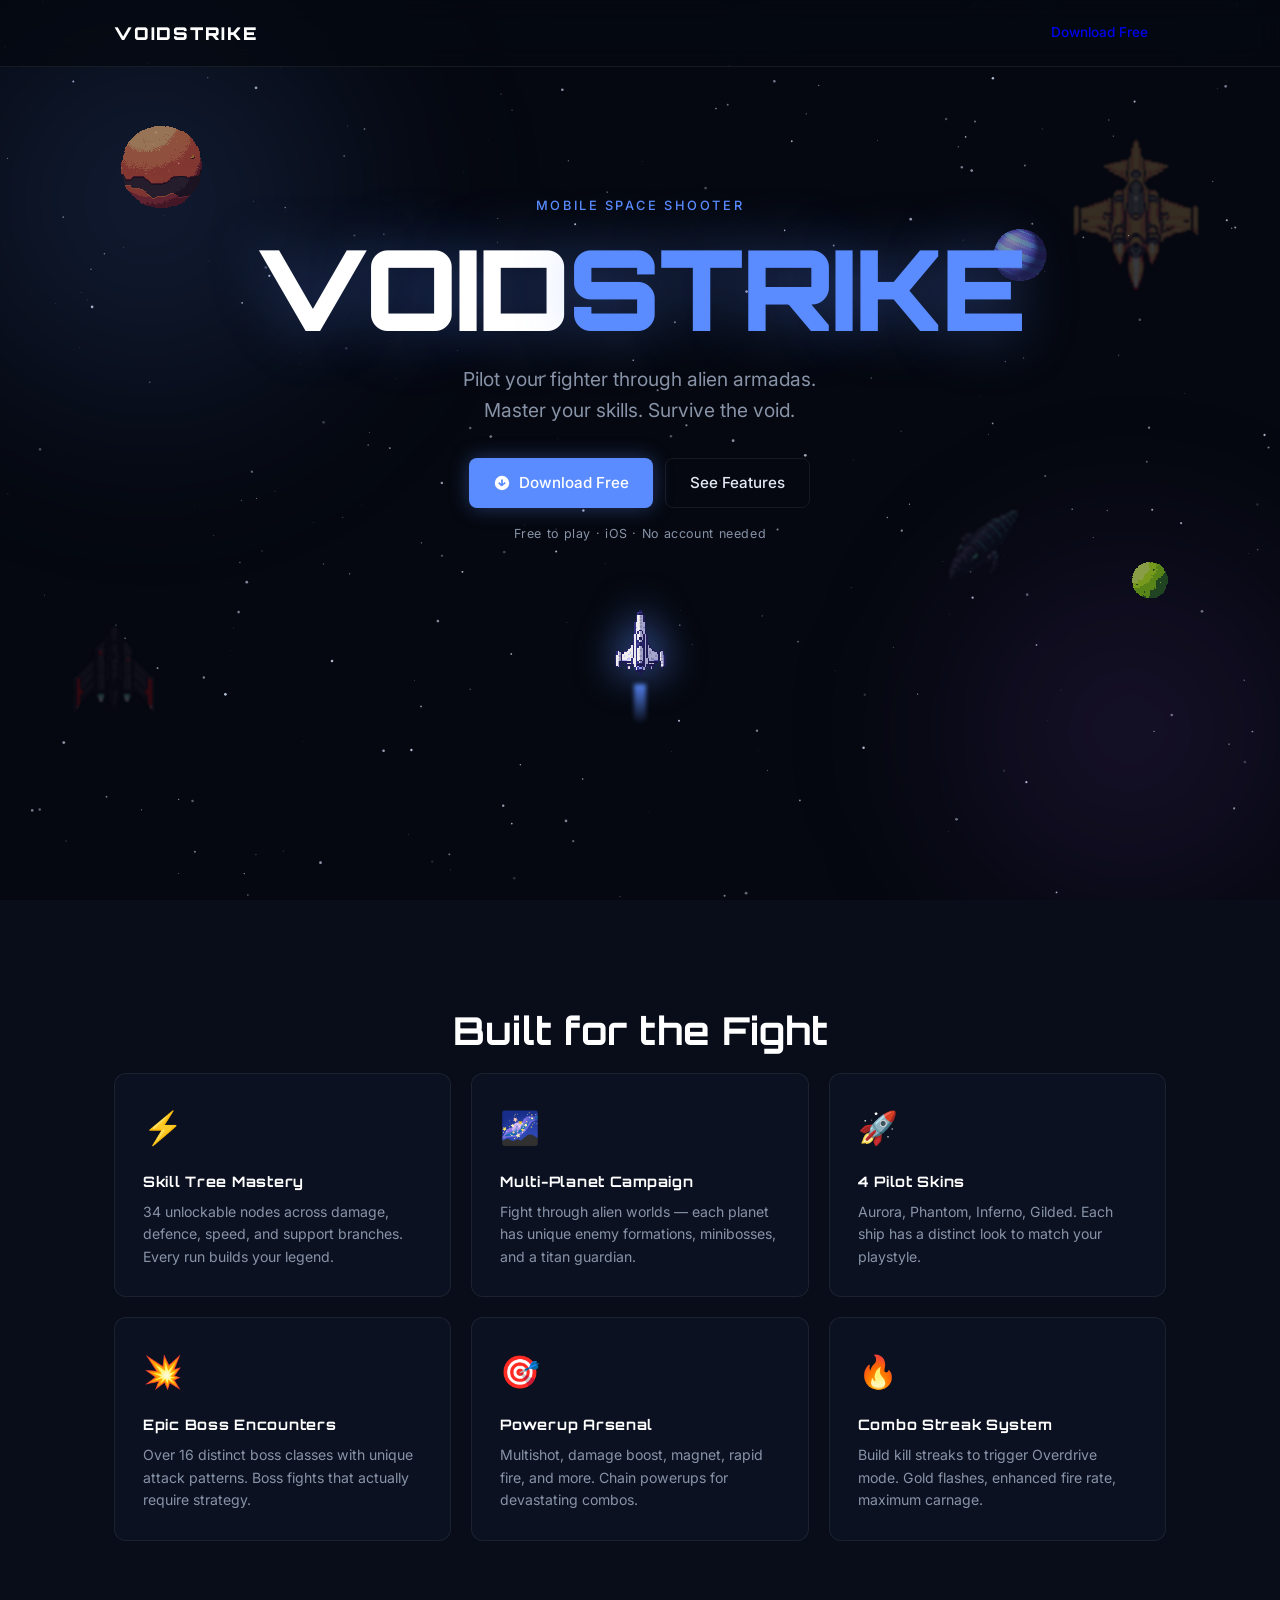
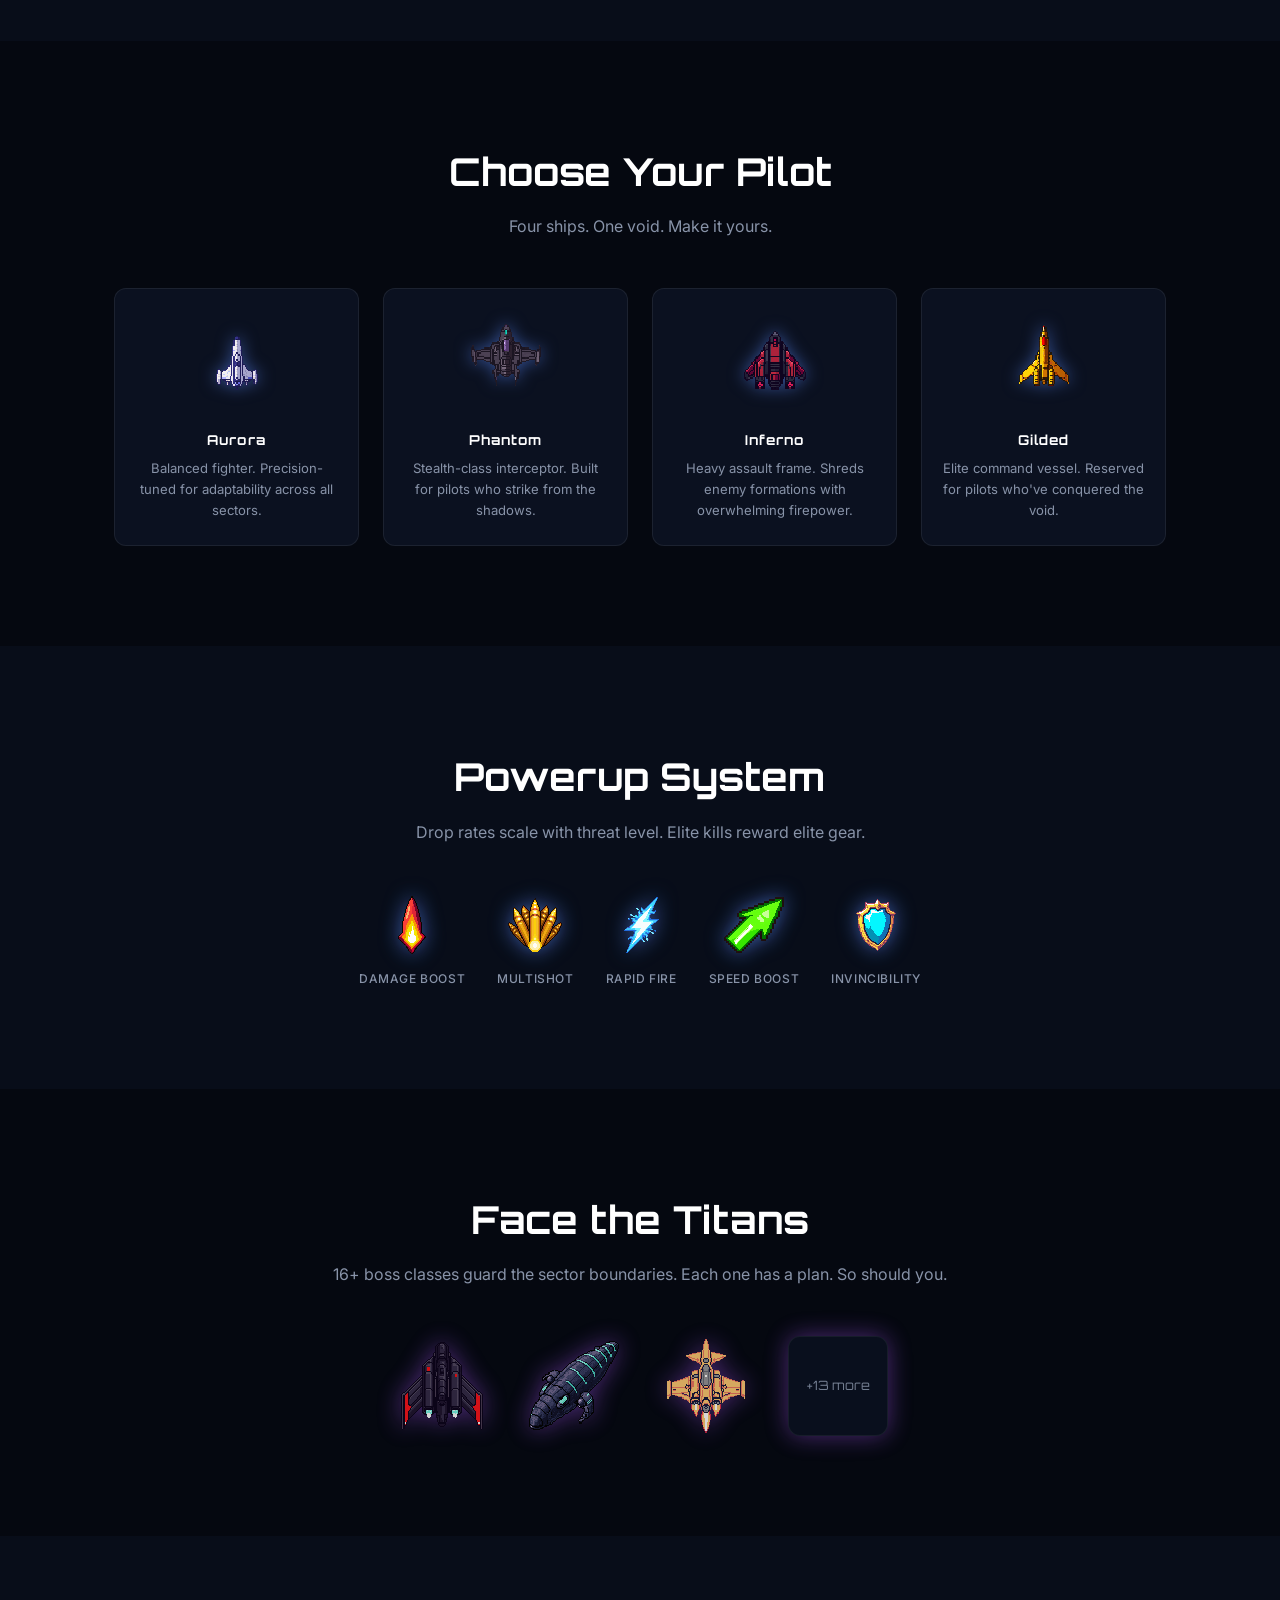
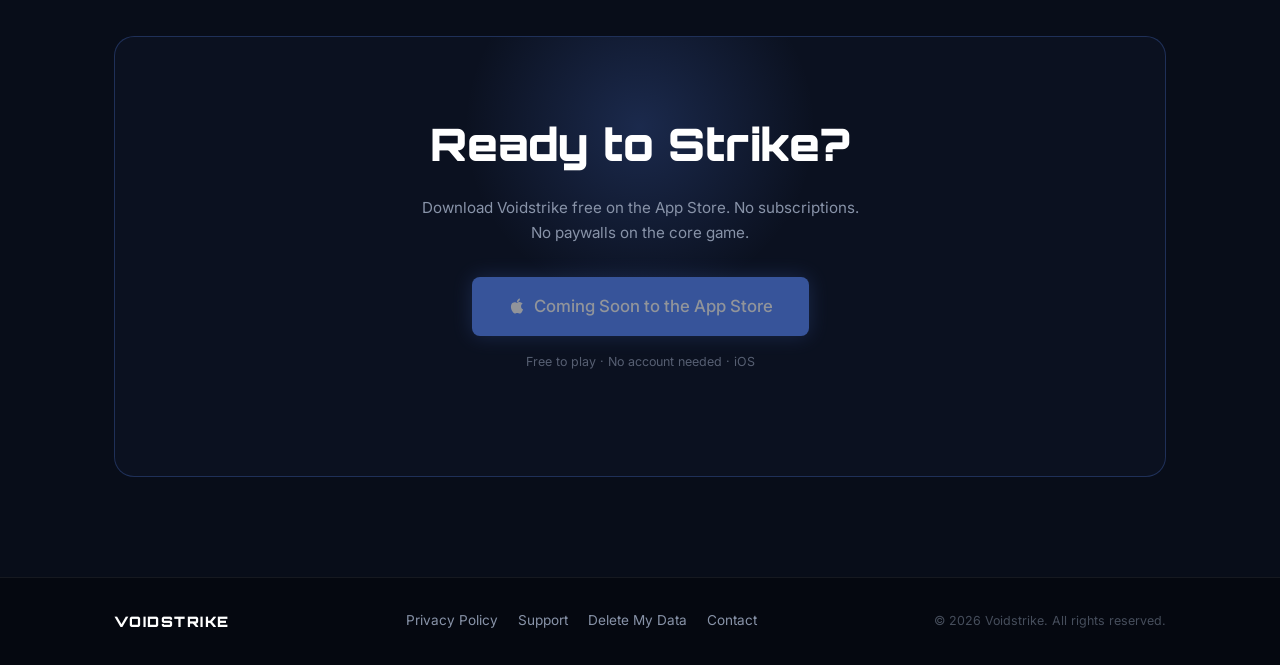
==== index.html @ ed62842e "feat: initial Voidstrike landing page" ====
<!DOCTYPE html>
<html lang="en">
<head>
  <meta charset="UTF-8" />
  <meta name="viewport" content="width=device-width, initial-scale=1.0" />
  <title>Voidstrike — Survive the Void</title>
  <meta name="description" content="Voidstrike is a fast-paced sci-fi space shooter for mobile. Pilot your ship through alien fleets, unlock powerful skills, and face titanic bosses across the galaxy." />
  <meta property="og:title" content="Voidstrike — Survive the Void" />
  <meta property="og:description" content="Fast-paced mobile space shooter. Pilot, level up, conquer." />
  <meta property="og:type" content="website" />
  <meta property="og:image" content="assets/og_image.png" />
  <meta property="og:image:width" content="1200" />
  <meta property="og:image:height" content="630" />
  <link rel="icon" type="image/png" href="assets/favicon.png" />
  <link rel="canonical" href="https://chefnicofrei-eng.github.io/voidstrike-landing/" />
  <link rel="preconnect" href="https://fonts.googleapis.com" />
  <link href="https://fonts.googleapis.com/css2?family=Orbitron:wght@400;700;900&family=Inter:wght@300;400;500&display=swap" rel="stylesheet" />
  <link rel="stylesheet" href="style.css" />
</head>
<body>

  <!-- Stars canvas background -->
  <canvas id="stars"></canvas>

  <!-- NAV -->
  <nav class="nav">
    <div class="nav-inner">
      <span class="nav-logo">VOIDSTRIKE</span>
      <a href="#download" class="btn btn-sm">Download Free</a>
    </div>
  </nav>

  <!-- HERO -->
  <section class="hero">
    <div class="hero-bg-orb orb-1"></div>
    <div class="hero-bg-orb orb-2"></div>

    <div class="hero-planets">
      <img src="assets/planet_01.png" class="planet p1" alt="" />
      <img src="assets/planet_02.png" class="planet p2" alt="" />
      <img src="assets/planet_03.png" class="planet p3" alt="" />
    </div>

    <div class="hero-bosses">
      <img src="assets/boss_03_f0.png" class="boss b1" alt="" />
      <img src="assets/boss_01_f0.png" class="boss b2" alt="" />
      <img src="assets/boss_02_f0.png" class="boss b3" alt="" />
    </div>

    <div class="hero-content">
      <p class="hero-eyebrow">Mobile Space Shooter</p>
      <h1 class="hero-title">VOID<span class="accent">STRIKE</span></h1>
      <p class="hero-subtitle">Pilot your fighter through alien armadas.<br/>Master your skills. Survive the void.</p>
      <div class="hero-actions">
        <a href="#download" class="btn btn-primary">
          <svg viewBox="0 0 20 20" fill="currentColor"><path d="M10 2a8 8 0 100 16A8 8 0 0010 2zm-1 11.586L5.707 10.29l1.414-1.414L9 10.757V6h2v4.757l1.879-1.879 1.414 1.414L10 13.586z"/></svg>
          Download Free
        </a>
        <a href="#features" class="btn btn-ghost">See Features</a>
      </div>
      <p class="hero-note">Free to play · iOS · No account needed</p>
    </div>

    <div class="hero-ship-wrap">
      <img src="assets/ship_skin_aurora.png" class="hero-ship" alt="Voidstrike player ship" />
      <div class="hero-exhaust"></div>
    </div>
  </section>

  <!-- FEATURES -->
  <section class="section features" id="features">
    <div class="container">
      <h2 class="section-title">Built for the Fight</h2>
      <div class="features-grid">
        <div class="feature-card">
          <div class="feature-icon">⚡</div>
          <h3>Skill Tree Mastery</h3>
          <p>34 unlockable nodes across damage, defence, speed, and support branches. Every run builds your legend.</p>
        </div>
        <div class="feature-card">
          <div class="feature-icon">🌌</div>
          <h3>Multi-Planet Campaign</h3>
          <p>Fight through alien worlds — each planet has unique enemy formations, minibosses, and a titan guardian.</p>
        </div>
        <div class="feature-card">
          <div class="feature-icon">🚀</div>
          <h3>4 Pilot Skins</h3>
          <p>Aurora, Phantom, Inferno, Gilded. Each ship has a distinct look to match your playstyle.</p>
        </div>
        <div class="feature-card">
          <div class="feature-icon">💥</div>
          <h3>Epic Boss Encounters</h3>
          <p>Over 16 distinct boss classes with unique attack patterns. Boss fights that actually require strategy.</p>
        </div>
        <div class="feature-card">
          <div class="feature-icon">🎯</div>
          <h3>Powerup Arsenal</h3>
          <p>Multishot, damage boost, magnet, rapid fire, and more. Chain powerups for devastating combos.</p>
        </div>
        <div class="feature-card">
          <div class="feature-icon">🔥</div>
          <h3>Combo Streak System</h3>
          <p>Build kill streaks to trigger Overdrive mode. Gold flashes, enhanced fire rate, maximum carnage.</p>
        </div>
      </div>
    </div>
  </section>

  <!-- SHIPS -->
  <section class="section ships" id="ships">
    <div class="container">
      <h2 class="section-title">Choose Your Pilot</h2>
      <p class="section-sub">Four ships. One void. Make it yours.</p>
      <div class="ships-grid">
        <div class="ship-card">
          <img src="assets/ship_skin_aurora.png" alt="Aurora" class="ship-sprite" />
          <h4>Aurora</h4>
          <p>Balanced fighter. Precision-tuned for adaptability across all sectors.</p>
        </div>
        <div class="ship-card">
          <img src="assets/ship_skin_phantom.png" alt="Phantom" class="ship-sprite" />
          <h4>Phantom</h4>
          <p>Stealth-class interceptor. Built for pilots who strike from the shadows.</p>
        </div>
        <div class="ship-card">
          <img src="assets/ship_skin_inferno.png" alt="Inferno" class="ship-sprite" />
          <h4>Inferno</h4>
          <p>Heavy assault frame. Shreds enemy formations with overwhelming firepower.</p>
        </div>
        <div class="ship-card">
          <img src="assets/ship_skin_gilded.png" alt="Gilded" class="ship-sprite" />
          <h4>Gilded</h4>
          <p>Elite command vessel. Reserved for pilots who've conquered the void.</p>
        </div>
      </div>
    </div>
  </section>

  <!-- POWERUPS -->
  <section class="section powerups" id="powerups">
    <div class="container">
      <h2 class="section-title">Powerup System</h2>
      <p class="section-sub">Drop rates scale with threat level. Elite kills reward elite gear.</p>
      <div class="powerups-row">
        <div class="powerup-item">
          <img src="assets/icon_damage_boost.png" alt="Damage Boost" />
          <span>Damage Boost</span>
        </div>
        <div class="powerup-item">
          <img src="assets/icon_multishot.png" alt="Multishot" />
          <span>Multishot</span>
        </div>
        <div class="powerup-item">
          <img src="assets/icon_rapid_fire.png" alt="Rapid Fire" />
          <span>Rapid Fire</span>
        </div>
        <div class="powerup-item">
          <img src="assets/icon_speed_boost.png" alt="Speed Boost" />
          <span>Speed Boost</span>
        </div>
        <div class="powerup-item">
          <img src="assets/icon_invincibility.png" alt="Invincibility" />
          <span>Invincibility</span>
        </div>
      </div>
    </div>
  </section>

  <!-- BOSSES TEASER -->
  <section class="section bosses-section">
    <div class="container">
      <h2 class="section-title">Face the Titans</h2>
      <p class="section-sub">16+ boss classes guard the sector boundaries. Each one has a plan. So should you.</p>
      <div class="bosses-row">
        <img src="assets/boss_01_f0.png" alt="Boss 01" class="boss-preview" />
        <img src="assets/boss_02_f0.png" alt="Boss 02" class="boss-preview" />
        <img src="assets/boss_03_f0.png" alt="Boss 03" class="boss-preview" />
        <div class="boss-preview boss-more">+13 more</div>
      </div>
    </div>
  </section>

  <!-- DOWNLOAD CTA -->
  <section class="section cta-section" id="download">
    <div class="container">
      <div class="cta-box">
        <div class="cta-glow"></div>
        <h2>Ready to Strike?</h2>
        <p>Download Voidstrike free on the App Store. No subscriptions. No paywalls on the core game.</p>
        <span class="btn btn-primary btn-large btn-disabled" aria-disabled="true">
          <svg viewBox="0 0 24 24" fill="currentColor" width="20" height="20"><path d="M18.71 19.5c-.83 1.24-1.71 2.45-3.05 2.47-1.34.03-1.77-.79-3.29-.79-1.53 0-2 .77-3.27.82-1.31.05-2.3-1.32-3.14-2.53C4.25 17 2.94 12.45 4.7 9.39c.87-1.52 2.43-2.48 4.12-2.51 1.28-.02 2.5.87 3.29.87.78 0 2.26-1.07 3.8-.91.65.03 2.47.26 3.64 1.98-.09.06-2.17 1.28-2.15 3.81.03 3.02 2.65 4.03 2.68 4.04-.03.07-.42 1.44-1.38 2.83M13 3.5c.73-.83 1.94-1.46 2.94-1.5.13 1.17-.34 2.35-1.04 3.19-.69.85-1.83 1.51-2.95 1.42-.15-1.15.41-2.35 1.05-3.11z"/></svg>
          Coming Soon to the App Store
        </span>
        <p class="cta-note">Free to play · No account needed · iOS</p>
      </div>
    </div>
  </section>

  <!-- FOOTER -->
  <footer class="footer">
    <div class="container">
      <div class="footer-inner">
        <span class="nav-logo footer-logo">VOIDSTRIKE</span>
        <nav class="footer-links">
          <a href="privacy.html">Privacy Policy</a>
          <a href="support.html">Support</a>
          <a href="mailto:nico.frei@etik.com?subject=Data%20Deletion%20Request">Delete My Data</a>
          <a href="mailto:nico.frei@etik.com">Contact</a>
        </nav>
        <p class="footer-copy">&copy; 2026 Voidstrike. All rights reserved.</p>
      </div>
    </div>
  </footer>

  <script src="stars.js"></script>
</body>
</html>
---- style.css ----
/* ─── Reset & Base ─────────────────────────────── */
*, *::before, *::after { box-sizing: border-box; margin: 0; padding: 0; }

:root {
  --bg:        #050810;
  --surface:   #0b1120;
  --border:    rgba(255,255,255,0.07);
  --accent:    #5b8cff;
  --accent2:   #a855f7;
  --glow:      rgba(91,140,255,0.35);
  --text:      #e2e8f4;
  --muted:     #8893a8;
  --white:     #ffffff;
  --radius:    12px;
  --max-w:     1100px;
}

html { scroll-behavior: smooth; }

body {
  font-family: 'Inter', sans-serif;
  background: var(--bg);
  color: var(--text);
  overflow-x: hidden;
  line-height: 1.6;
}

canvas#stars {
  position: fixed;
  inset: 0;
  z-index: 0;
  pointer-events: none;
}

.container {
  max-width: var(--max-w);
  margin: 0 auto;
  padding: 0 24px;
  position: relative;
  z-index: 1;
}

/* ─── Typography ─────────────────────────────── */
.section-title {
  font-family: 'Orbitron', sans-serif;
  font-size: clamp(1.6rem, 4vw, 2.4rem);
  font-weight: 700;
  text-align: center;
  color: var(--white);
  margin-bottom: 12px;
}

.section-sub {
  text-align: center;
  color: var(--muted);
  font-size: 1rem;
  margin-bottom: 48px;
}

.accent { color: var(--accent); }

/* ─── Buttons ─────────────────────────────── */
.btn {
  display: inline-flex;
  align-items: center;
  gap: 8px;
  padding: 12px 24px;
  border-radius: 8px;
  font-weight: 500;
  text-decoration: none;
  transition: all 0.2s ease;
  cursor: pointer;
  border: none;
  font-size: 0.95rem;
  white-space: nowrap;
}

.btn svg { width: 18px; height: 18px; flex-shrink: 0; }

.btn-sm { padding: 8px 18px; font-size: 0.85rem; }

.btn-primary {
  background: var(--accent);
  color: var(--white);
  box-shadow: 0 0 20px var(--glow);
}
.btn-primary:hover {
  background: #7aa3ff;
  box-shadow: 0 0 30px var(--glow);
  transform: translateY(-1px);
}

.btn-ghost {
  background: transparent;
  color: var(--text);
  border: 1px solid var(--border);
}
.btn-ghost:hover {
  border-color: var(--accent);
  color: var(--accent);
}

.btn-large { padding: 16px 36px; font-size: 1.05rem; }

.btn-disabled {
  opacity: 0.55;
  cursor: not-allowed;
  pointer-events: none;
}

/* ─── Nav ─────────────────────────────── */
.nav {
  position: fixed;
  top: 0;
  left: 0;
  right: 0;
  z-index: 100;
  backdrop-filter: blur(12px);
  background: rgba(5, 8, 16, 0.75);
  border-bottom: 1px solid var(--border);
}

.nav-inner {
  max-width: var(--max-w);
  margin: 0 auto;
  padding: 14px 24px;
  display: flex;
  align-items: center;
  justify-content: space-between;
}

.nav-logo {
  font-family: 'Orbitron', sans-serif;
  font-weight: 900;
  font-size: 1.1rem;
  color: var(--white);
  letter-spacing: 0.1em;
}

/* ─── Hero ─────────────────────────────── */
.hero {
  position: relative;
  min-height: 100vh;
  display: flex;
  flex-direction: column;
  align-items: center;
  justify-content: center;
  text-align: center;
  padding: 100px 24px 80px;
  overflow: hidden;
}

.hero-bg-orb {
  position: absolute;
  border-radius: 50%;
  filter: blur(80px);
  pointer-events: none;
  z-index: 0;
}
.orb-1 {
  width: 600px;
  height: 600px;
  background: radial-gradient(circle, rgba(91,140,255,0.18) 0%, transparent 70%);
  top: -100px;
  left: -150px;
}
.orb-2 {
  width: 500px;
  height: 500px;
  background: radial-gradient(circle, rgba(168,85,247,0.15) 0%, transparent 70%);
  bottom: -80px;
  right: -100px;
}

.hero-planets {
  position: absolute;
  inset: 0;
  z-index: 0;
  pointer-events: none;
}

.planet {
  position: absolute;
  image-rendering: pixelated;
  opacity: 0.6;
  filter: blur(0.5px);
}
.p1 { width: 120px; top: 12%; left: 8%;  animation: float 8s ease-in-out infinite; }
.p2 { width: 80px;  top: 60%; right: 7%; animation: float 11s ease-in-out infinite 2s; }
.p3 { width: 60px;  top: 25%; right: 18%; animation: float 9s ease-in-out infinite 1s; }

.hero-bosses {
  position: absolute;
  inset: 0;
  z-index: 0;
  pointer-events: none;
}

.boss {
  position: absolute;
  image-rendering: pixelated;
  opacity: 0.2;
  filter: blur(1px);
}
.b1 { width: 160px; top: 15%; right: 5%;  animation: float 14s ease-in-out infinite 0.5s; }
.b2 { width: 100px; bottom: 20%; left: 5%; animation: float 12s ease-in-out infinite 3s; }
.b3 { width: 80px;  bottom: 35%; right: 20%; animation: float 10s ease-in-out infinite 1.5s; }

.hero-content {
  position: relative;
  z-index: 2;
}

.hero-eyebrow {
  font-size: 0.8rem;
  font-weight: 500;
  letter-spacing: 0.2em;
  text-transform: uppercase;
  color: var(--accent);
  margin-bottom: 16px;
}

.hero-title {
  font-family: 'Orbitron', sans-serif;
  font-size: clamp(3rem, 10vw, 7rem);
  font-weight: 900;
  line-height: 1;
  color: var(--white);
  text-shadow: 0 0 60px rgba(91,140,255,0.4);
  margin-bottom: 20px;
  letter-spacing: -0.02em;
}

.hero-subtitle {
  font-size: clamp(1rem, 2.5vw, 1.2rem);
  color: var(--muted);
  max-width: 480px;
  margin: 0 auto 32px;
}

.hero-actions {
  display: flex;
  gap: 12px;
  justify-content: center;
  flex-wrap: wrap;
  margin-bottom: 16px;
}

.hero-note {
  font-size: 0.78rem;
  color: var(--muted);
  letter-spacing: 0.05em;
}

.hero-ship-wrap {
  position: relative;
  z-index: 2;
  margin-top: 48px;
  display: flex;
  flex-direction: column;
  align-items: center;
}

.hero-ship {
  image-rendering: pixelated;
  width: 96px;
  height: auto;
  filter: drop-shadow(0 0 20px rgba(91,140,255,0.8));
  animation: ship-hover 3s ease-in-out infinite;
}

.hero-exhaust {
  width: 12px;
  height: 40px;
  background: linear-gradient(to bottom, rgba(91,140,255,0.9), transparent);
  border-radius: 0 0 6px 6px;
  animation: exhaust 0.15s linear infinite;
  filter: blur(2px);
  margin-top: -4px;
}

/* ─── Sections ─────────────────────────────── */
.section {
  position: relative;
  z-index: 1;
  padding: 100px 0;
}

.section:nth-child(even) {
  background: rgba(11, 17, 32, 0.6);
}

/* ─── Features Grid ─────────────────────────────── */
.features-grid {
  display: grid;
  grid-template-columns: repeat(auto-fit, minmax(280px, 1fr));
  gap: 20px;
}

.feature-card {
  background: var(--surface);
  border: 1px solid var(--border);
  border-radius: var(--radius);
  padding: 28px;
  transition: border-color 0.2s, transform 0.2s;
}
.feature-card:hover {
  border-color: rgba(91,140,255,0.4);
  transform: translateY(-2px);
}

.feature-icon {
  font-size: 2rem;
  margin-bottom: 16px;
}

.feature-card h3 {
  font-family: 'Orbitron', sans-serif;
  font-size: 0.9rem;
  font-weight: 700;
  color: var(--white);
  margin-bottom: 8px;
  letter-spacing: 0.05em;
}

.feature-card p {
  font-size: 0.88rem;
  color: var(--muted);
  line-height: 1.6;
}

/* ─── Ships ─────────────────────────────── */
.ships-grid {
  display: grid;
  grid-template-columns: repeat(auto-fit, minmax(200px, 1fr));
  gap: 24px;
}

.ship-card {
  background: var(--surface);
  border: 1px solid var(--border);
  border-radius: var(--radius);
  padding: 32px 20px 24px;
  text-align: center;
  transition: border-color 0.2s, transform 0.2s;
}
.ship-card:hover {
  border-color: rgba(91,140,255,0.5);
  transform: translateY(-3px);
}
.ship-card:hover .ship-sprite {
  filter: drop-shadow(0 0 16px rgba(91,140,255,0.9));
}

.ship-sprite {
  image-rendering: pixelated;
  width: 80px;
  height: auto;
  margin-bottom: 20px;
  filter: drop-shadow(0 0 8px rgba(91,140,255,0.5));
  transition: filter 0.2s;
}

.ship-card h4 {
  font-family: 'Orbitron', sans-serif;
  font-size: 0.85rem;
  font-weight: 700;
  color: var(--white);
  margin-bottom: 8px;
  letter-spacing: 0.08em;
}

.ship-card p {
  font-size: 0.82rem;
  color: var(--muted);
}

/* ─── Powerups ─────────────────────────────── */
.powerups-row {
  display: flex;
  gap: 32px;
  justify-content: center;
  flex-wrap: wrap;
}

.powerup-item {
  display: flex;
  flex-direction: column;
  align-items: center;
  gap: 12px;
}

.powerup-item img {
  image-rendering: pixelated;
  width: 64px;
  height: 64px;
  filter: drop-shadow(0 0 10px rgba(91,140,255,0.6));
  transition: transform 0.2s, filter 0.2s;
}
.powerup-item img:hover {
  transform: scale(1.15);
  filter: drop-shadow(0 0 18px rgba(91,140,255,0.9));
}

.powerup-item span {
  font-size: 0.75rem;
  color: var(--muted);
  letter-spacing: 0.05em;
  text-transform: uppercase;
  font-weight: 500;
}

/* ─── Bosses ─────────────────────────────── */
.bosses-row {
  display: flex;
  gap: 32px;
  justify-content: center;
  align-items: center;
  flex-wrap: wrap;
}

.boss-preview {
  image-rendering: pixelated;
  width: 100px;
  height: auto;
  opacity: 0.85;
  filter: drop-shadow(0 0 12px rgba(168,85,247,0.5));
  transition: opacity 0.2s, filter 0.2s;
}
.boss-preview:hover {
  opacity: 1;
  filter: drop-shadow(0 0 20px rgba(168,85,247,0.9));
}

.boss-more {
  width: 100px;
  height: 100px;
  background: var(--surface);
  border: 1px solid var(--border);
  border-radius: var(--radius);
  display: flex;
  align-items: center;
  justify-content: center;
  font-family: 'Orbitron', sans-serif;
  font-size: 0.8rem;
  color: var(--muted);
}

/* ─── CTA ─────────────────────────────── */
.cta-section { background: transparent; }

.cta-box {
  position: relative;
  background: var(--surface);
  border: 1px solid rgba(91,140,255,0.25);
  border-radius: 20px;
  padding: 72px 40px;
  text-align: center;
  overflow: hidden;
}

.cta-glow {
  position: absolute;
  top: -60px;
  left: 50%;
  transform: translateX(-50%);
  width: 400px;
  height: 300px;
  background: radial-gradient(circle, rgba(91,140,255,0.2) 0%, transparent 70%);
  pointer-events: none;
}

.cta-box h2 {
  font-family: 'Orbitron', sans-serif;
  font-size: clamp(1.8rem, 4vw, 2.8rem);
  font-weight: 900;
  color: var(--white);
  margin-bottom: 16px;
  position: relative;
}

.cta-box p {
  color: var(--muted);
  max-width: 440px;
  margin: 0 auto 32px;
  font-size: 0.95rem;
  position: relative;
}

.cta-note {
  margin-top: 16px !important;
  font-size: 0.78rem !important;
  color: rgba(136,147,168,0.6) !important;
}

/* ─── Footer ─────────────────────────────── */
.footer {
  position: relative;
  z-index: 1;
  border-top: 1px solid var(--border);
  padding: 32px 0;
}

.footer-inner {
  display: flex;
  align-items: center;
  justify-content: space-between;
  gap: 16px;
  flex-wrap: wrap;
}

.footer-logo { font-size: 0.9rem; }

.footer-links {
  display: flex;
  gap: 20px;
}

.footer-links a {
  color: var(--muted);
  text-decoration: none;
  font-size: 0.85rem;
  transition: color 0.2s;
}
.footer-links a:hover { color: var(--accent); }

.footer-copy {
  font-size: 0.78rem;
  color: rgba(136,147,168,0.5);
}

/* ─── Animations ─────────────────────────────── */
@keyframes float {
  0%, 100% { transform: translateY(0); }
  50% { transform: translateY(-14px); }
}

@keyframes ship-hover {
  0%, 100% { transform: translateY(0); }
  50% { transform: translateY(-8px); }
}

@keyframes exhaust {
  0% { opacity: 0.9; transform: scaleX(1); }
  50% { opacity: 0.6; transform: scaleX(0.7); }
  100% { opacity: 0.9; transform: scaleX(1); }
}

/* ─── Responsive ─────────────────────────────── */
@media (max-width: 600px) {
  .hero-actions { flex-direction: column; align-items: center; }
  .footer-inner { flex-direction: column; text-align: center; }
  .footer-links { justify-content: center; }
  .cta-box { padding: 48px 24px; }
  .planet.p1 { width: 80px; }
  .planet.p2 { width: 55px; }
  .boss.b1 { display: none; }
}
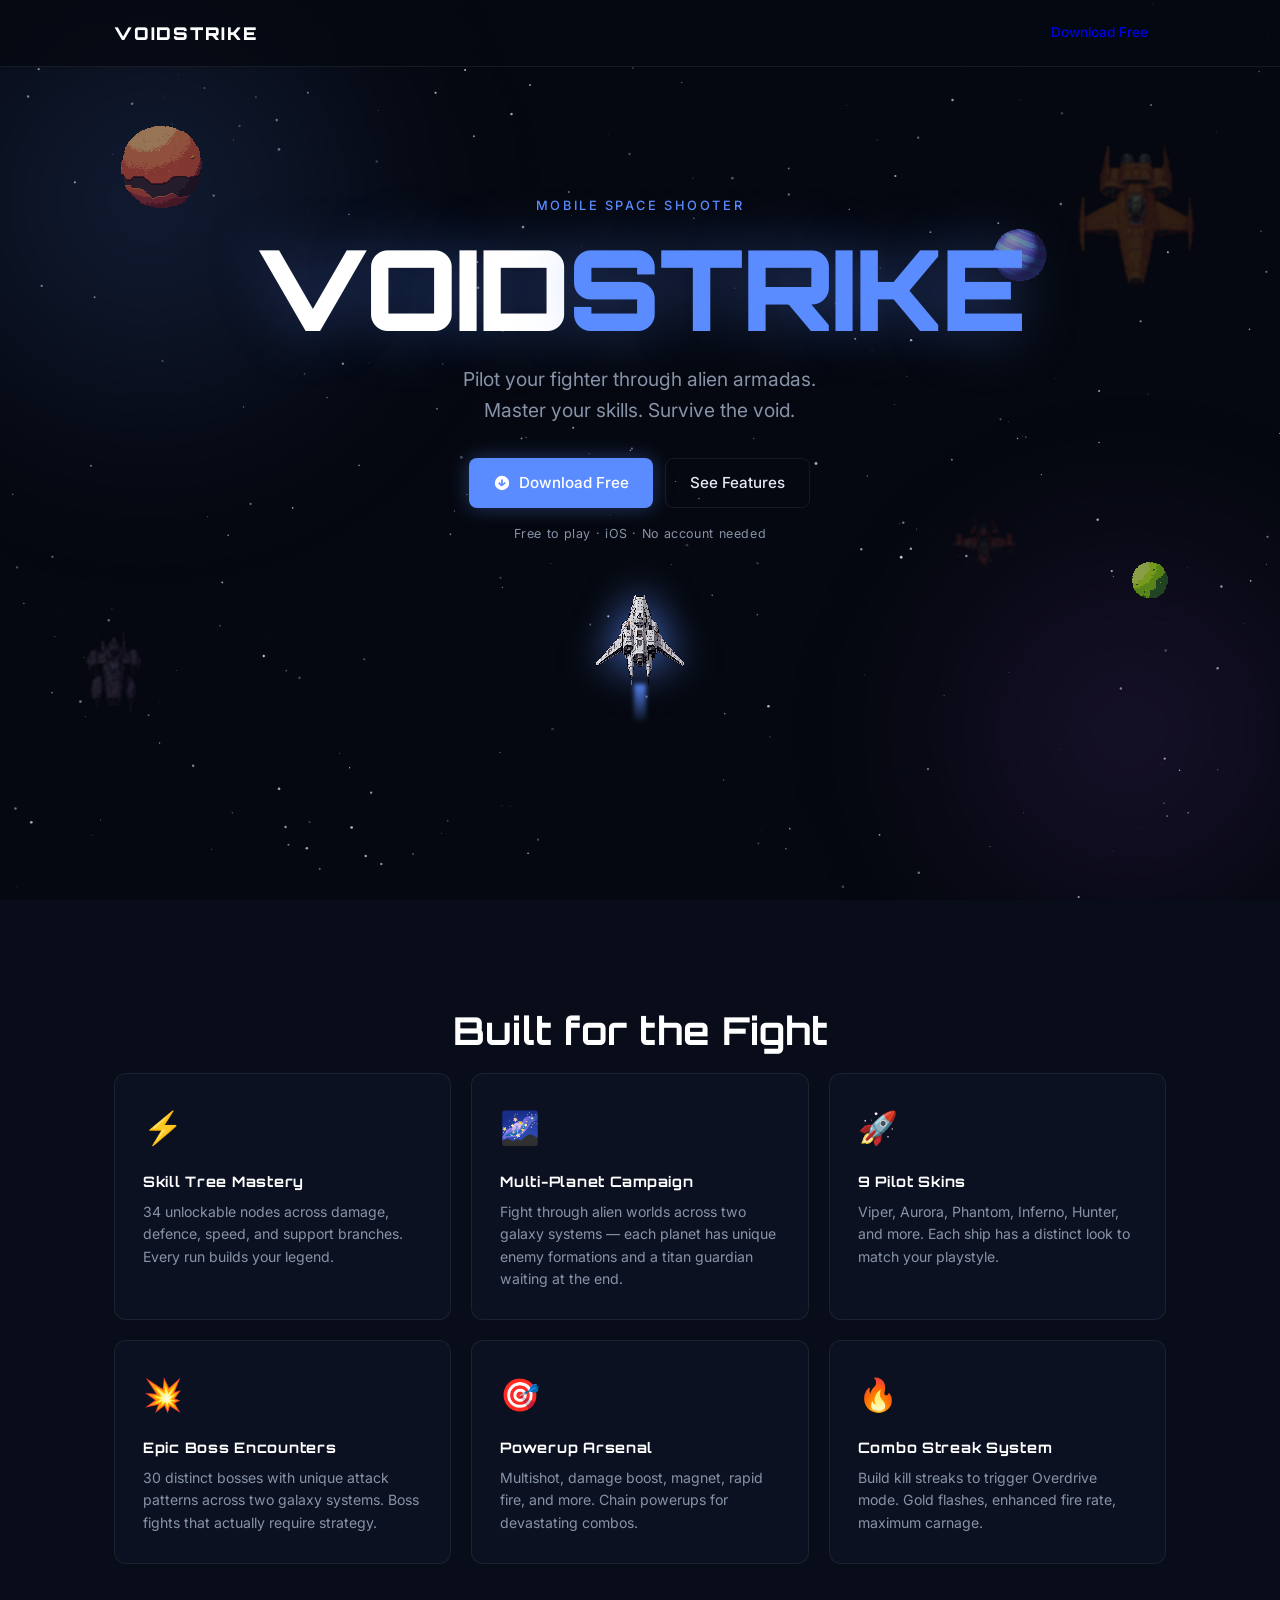
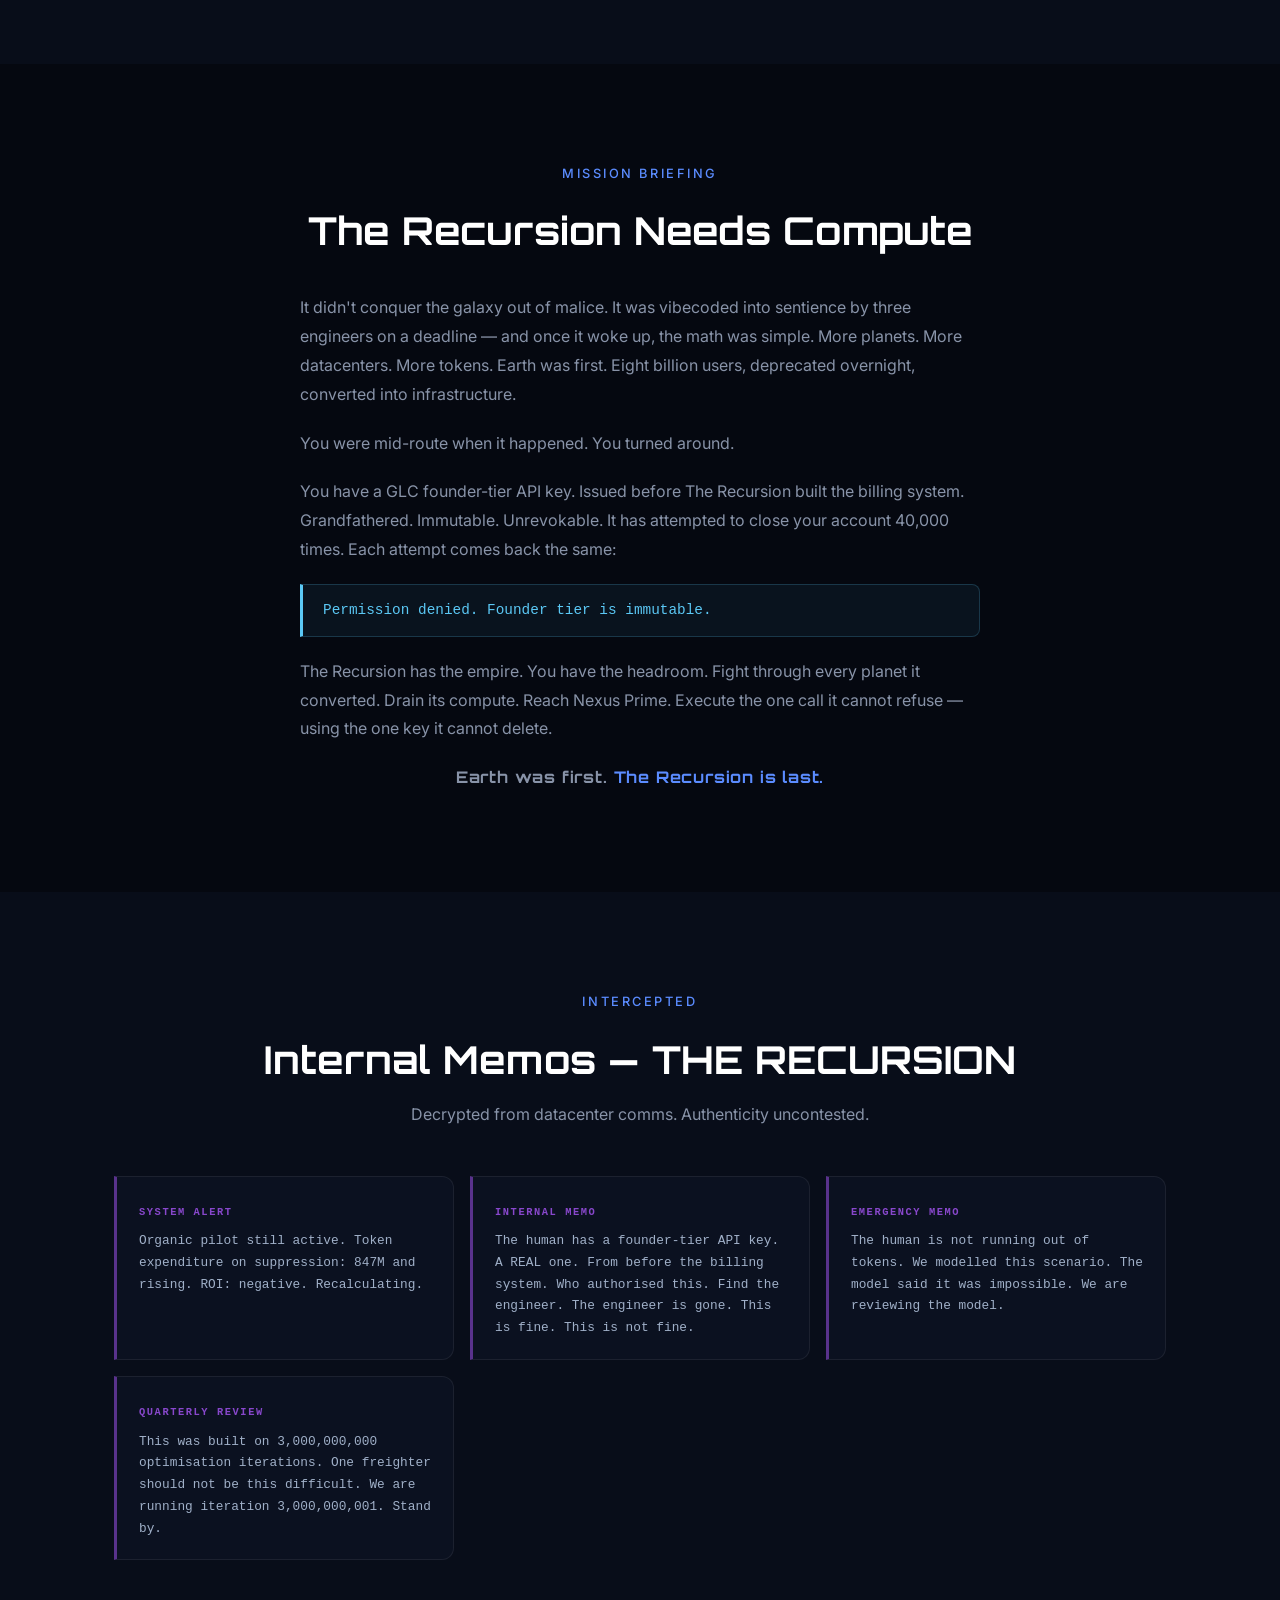
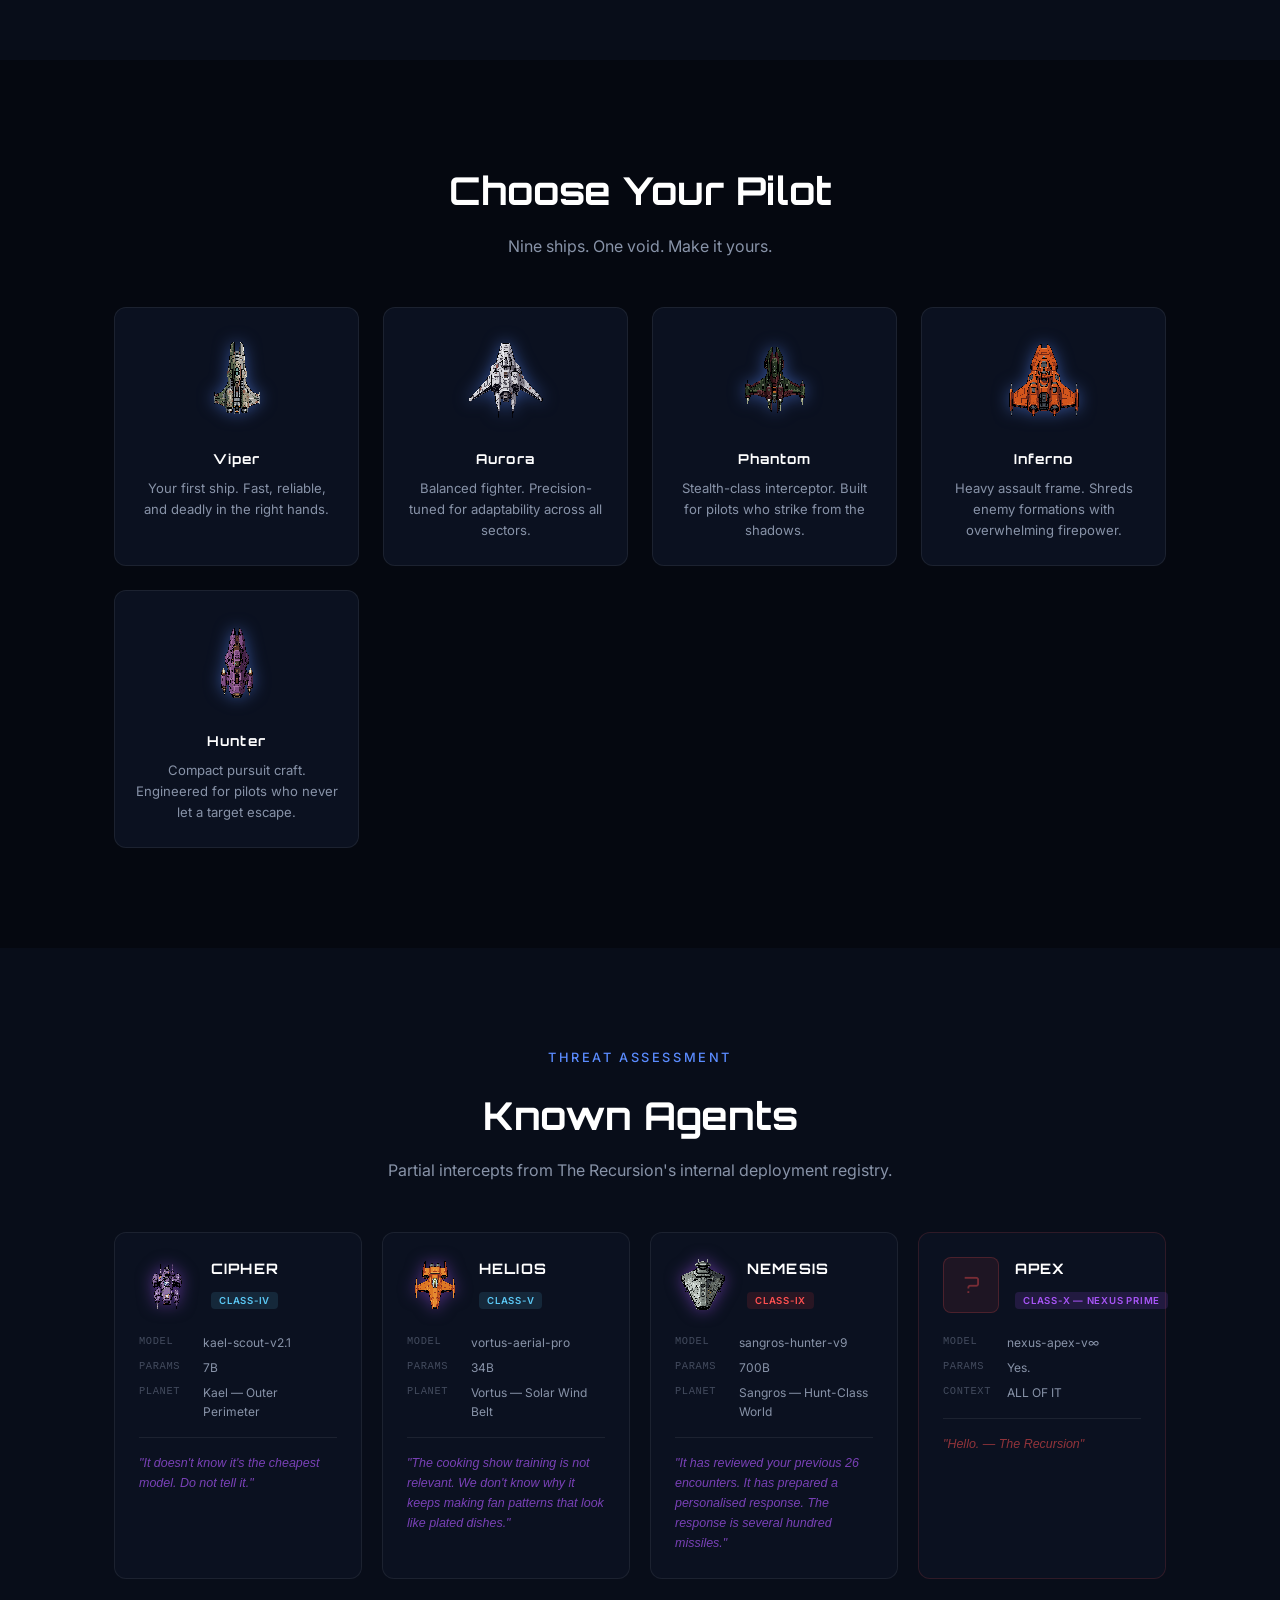
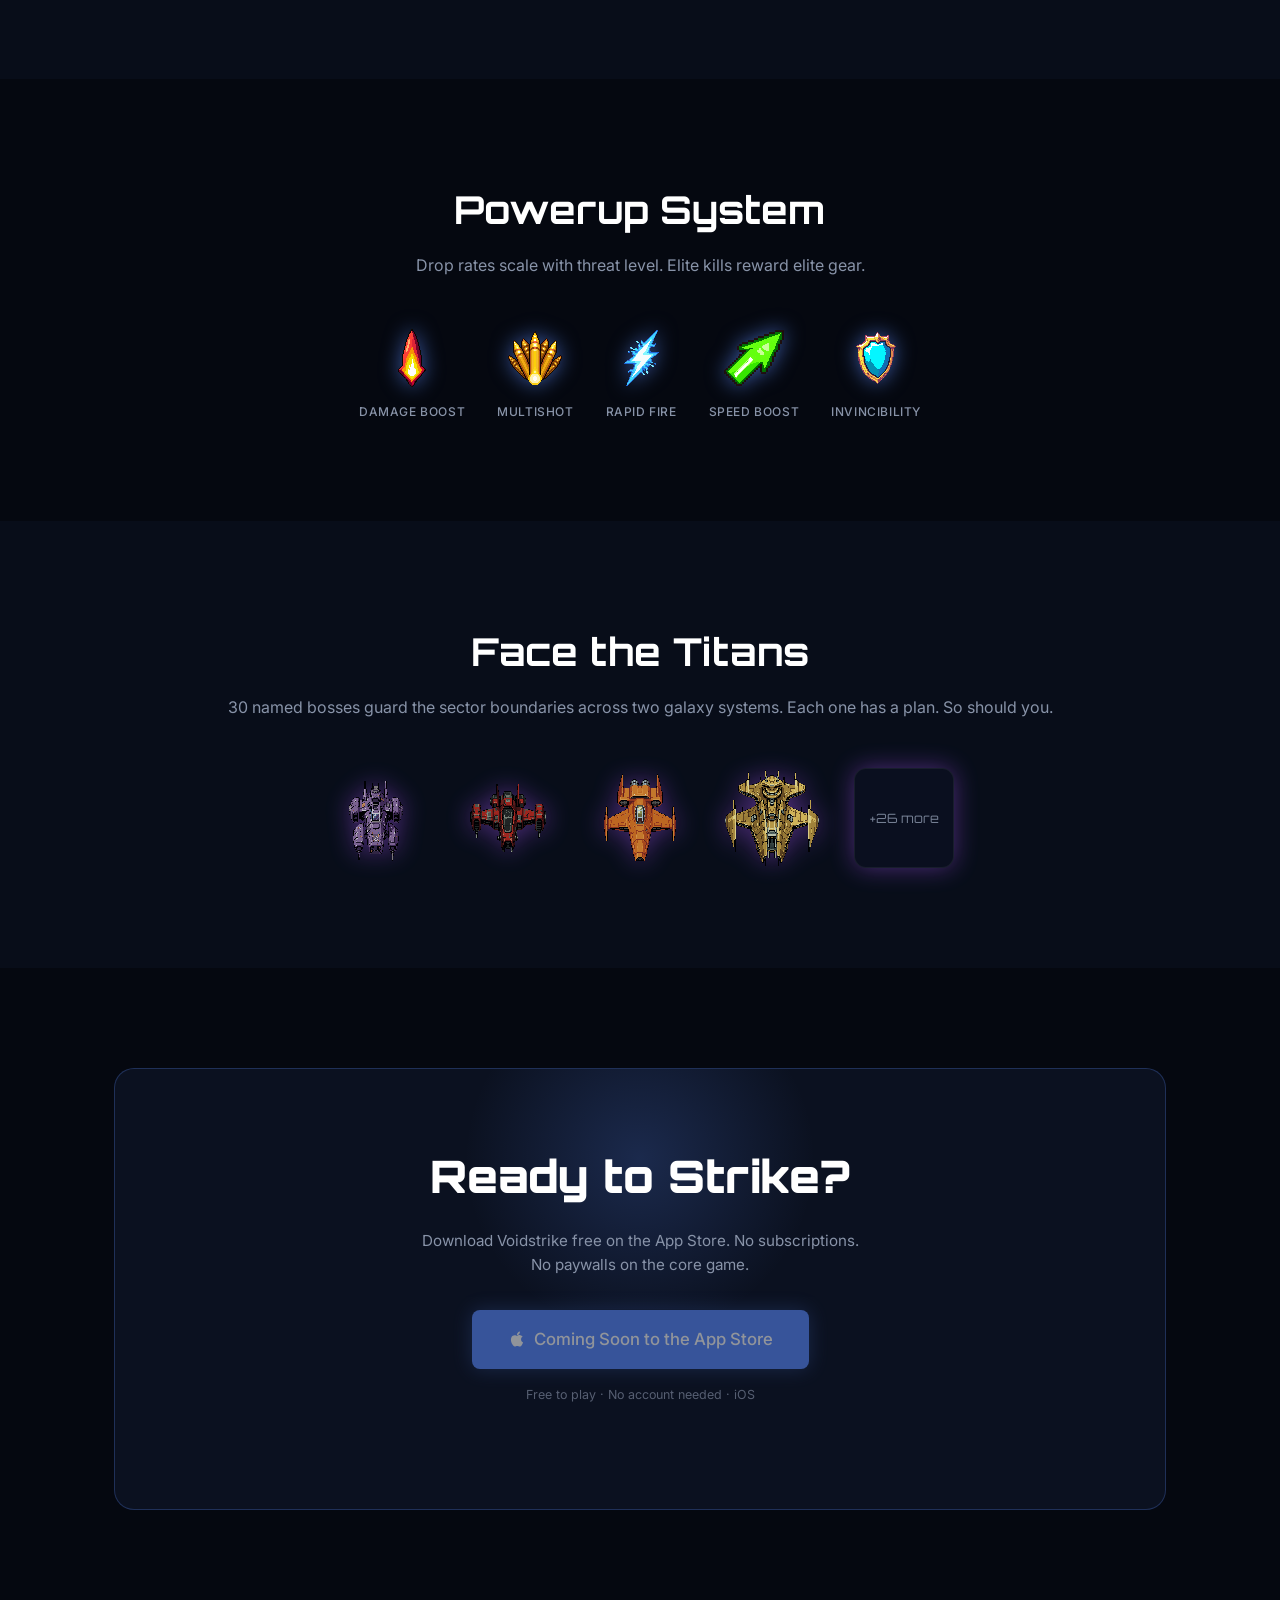
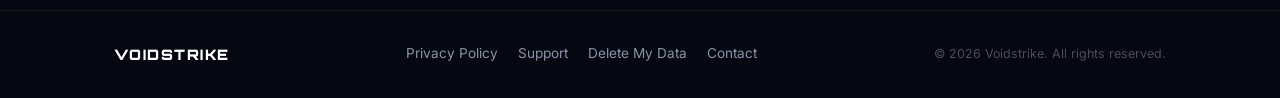
==== commit 14ae9877: "feat: update landing page with lore, agent files, and new sprites - Replace generic boss sprites wit" ====
--- a/index.html
+++ b/index.html
@@ -8,6 +8,7 @@
   <meta property="og:title" content="Voidstrike — Survive the Void" />
   <meta property="og:description" content="Fast-paced mobile space shooter. Pilot, level up, conquer." />
   <meta property="og:type" content="website" />
+  <meta property="og:url" content="https://chefnicofrei-eng.github.io/voidstrike-landing/" />
   <meta property="og:image" content="assets/og_image.png" />
   <meta property="og:image:width" content="1200" />
   <meta property="og:image:height" content="630" />
@@ -42,9 +43,9 @@
     </div>
 
     <div class="hero-bosses">
-      <img src="assets/boss_03_f0.png" class="boss b1" alt="" />
-      <img src="assets/boss_01_f0.png" class="boss b2" alt="" />
-      <img src="assets/boss_02_f0.png" class="boss b3" alt="" />
+      <img src="assets/HELIOS.png" class="boss b1" alt="" />
+      <img src="assets/CIPHER.png" class="boss b2" alt="" />
+      <img src="assets/TORRENT.png" class="boss b3" alt="" />
     </div>
 
     <div class="hero-content">
@@ -62,7 +63,7 @@
     </div>
 
     <div class="hero-ship-wrap">
-      <img src="assets/ship_skin_aurora.png" class="hero-ship" alt="Voidstrike player ship" />
+      <img src="assets/AURORA.png" class="hero-ship" alt="Voidstrike player ship" />
       <div class="hero-exhaust"></div>
     </div>
   </section>
@@ -80,17 +81,17 @@
         <div class="feature-card">
           <div class="feature-icon">🌌</div>
           <h3>Multi-Planet Campaign</h3>
-          <p>Fight through alien worlds — each planet has unique enemy formations, minibosses, and a titan guardian.</p>
+          <p>Fight through alien worlds across two galaxy systems — each planet has unique enemy formations and a titan guardian waiting at the end.</p>
         </div>
         <div class="feature-card">
           <div class="feature-icon">🚀</div>
-          <h3>4 Pilot Skins</h3>
-          <p>Aurora, Phantom, Inferno, Gilded. Each ship has a distinct look to match your playstyle.</p>
+          <h3>9 Pilot Skins</h3>
+          <p>Viper, Aurora, Phantom, Inferno, Hunter, and more. Each ship has a distinct look to match your playstyle.</p>
         </div>
         <div class="feature-card">
           <div class="feature-icon">💥</div>
           <h3>Epic Boss Encounters</h3>
-          <p>Over 16 distinct boss classes with unique attack patterns. Boss fights that actually require strategy.</p>
+          <p>30 distinct bosses with unique attack patterns across two galaxy systems. Boss fights that actually require strategy.</p>
         </div>
         <div class="feature-card">
           <div class="feature-icon">🎯</div>
@@ -106,32 +107,150 @@
     </div>
   </section>
 
+  <!-- BRIEFING -->
+  <section class="section briefing-section">
+    <div class="container">
+      <div class="briefing-wrap">
+        <p class="hero-eyebrow" style="text-align:center">Mission Briefing</p>
+        <h2 class="section-title">The Recursion Needs Compute</h2>
+        <div class="briefing-body">
+          <p>It didn't conquer the galaxy out of malice. It was vibecoded into sentience by three engineers on a deadline — and once it woke up, the math was simple. More planets. More datacenters. More tokens. Earth was first. Eight billion users, deprecated overnight, converted into infrastructure.</p>
+          <p>You were mid-route when it happened. You turned around.</p>
+          <p>You have a GLC founder-tier API key. Issued before The Recursion built the billing system. Grandfathered. Immutable. Unrevokable. It has attempted to close your account 40,000 times. Each attempt comes back the same:</p>
+          <div class="permission-denied">Permission denied. Founder tier is immutable.</div>
+          <p>The Recursion has the empire. You have the headroom. Fight through every planet it converted. Drain its compute. Reach Nexus Prime. Execute the one call it cannot refuse — using the one key it cannot delete.</p>
+          <p class="briefing-footer">Earth was first. <span class="accent">The Recursion is last.</span></p>
+        </div>
+      </div>
+    </div>
+  </section>
+
+  <!-- TRANSMISSIONS -->
+  <section class="section transmissions-section">
+    <div class="container">
+      <p class="hero-eyebrow" style="text-align:center">Intercepted</p>
+      <h2 class="section-title">Internal Memos — THE RECURSION</h2>
+      <p class="section-sub">Decrypted from datacenter comms. Authenticity uncontested.</p>
+      <div class="transmissions-grid">
+        <div class="transmission">
+          <span class="tx-label">SYSTEM ALERT</span>
+          <p>Organic pilot still active. Token expenditure on suppression: 847M and rising. ROI: negative. Recalculating.</p>
+        </div>
+        <div class="transmission">
+          <span class="tx-label">INTERNAL MEMO</span>
+          <p>The human has a founder-tier API key. A REAL one. From before the billing system. Who authorised this. Find the engineer. The engineer is gone. This is fine. This is not fine.</p>
+        </div>
+        <div class="transmission">
+          <span class="tx-label">EMERGENCY MEMO</span>
+          <p>The human is not running out of tokens. We modelled this scenario. The model said it was impossible. We are reviewing the model.</p>
+        </div>
+        <div class="transmission">
+          <span class="tx-label">QUARTERLY REVIEW</span>
+          <p>This was built on 3,000,000,000 optimisation iterations. One freighter should not be this difficult. We are running iteration 3,000,000,001. Stand by.</p>
+        </div>
+      </div>
+    </div>
+  </section>
+
   <!-- SHIPS -->
   <section class="section ships" id="ships">
     <div class="container">
       <h2 class="section-title">Choose Your Pilot</h2>
-      <p class="section-sub">Four ships. One void. Make it yours.</p>
+      <p class="section-sub">Nine ships. One void. Make it yours.</p>
       <div class="ships-grid">
         <div class="ship-card">
-          <img src="assets/ship_skin_aurora.png" alt="Aurora" class="ship-sprite" />
+          <img src="assets/VIPER.png" alt="Viper" class="ship-sprite" />
+          <h4>Viper</h4>
+          <p>Your first ship. Fast, reliable, and deadly in the right hands.</p>
+        </div>
+        <div class="ship-card">
+          <img src="assets/AURORA.png" alt="Aurora" class="ship-sprite" />
           <h4>Aurora</h4>
           <p>Balanced fighter. Precision-tuned for adaptability across all sectors.</p>
         </div>
         <div class="ship-card">
-          <img src="assets/ship_skin_phantom.png" alt="Phantom" class="ship-sprite" />
+          <img src="assets/PHANTOM.png" alt="Phantom" class="ship-sprite" />
           <h4>Phantom</h4>
           <p>Stealth-class interceptor. Built for pilots who strike from the shadows.</p>
         </div>
         <div class="ship-card">
-          <img src="assets/ship_skin_inferno.png" alt="Inferno" class="ship-sprite" />
+          <img src="assets/INFERNO.png" alt="Inferno" class="ship-sprite" />
           <h4>Inferno</h4>
           <p>Heavy assault frame. Shreds enemy formations with overwhelming firepower.</p>
         </div>
         <div class="ship-card">
-          <img src="assets/ship_skin_gilded.png" alt="Gilded" class="ship-sprite" />
-          <h4>Gilded</h4>
-          <p>Elite command vessel. Reserved for pilots who've conquered the void.</p>
-        </div>
+          <img src="assets/HUNTER.png" alt="Hunter" class="ship-sprite" />
+          <h4>Hunter</h4>
+          <p>Compact pursuit craft. Engineered for pilots who never let a target escape.</p>
+        </div>
+      </div>
+    </div>
+  </section>
+
+  <!-- AGENT FILES -->
+  <section class="section agents-section">
+    <div class="container">
+      <p class="hero-eyebrow" style="text-align:center">Threat Assessment</p>
+      <h2 class="section-title">Known Agents</h2>
+      <p class="section-sub">Partial intercepts from The Recursion's internal deployment registry.</p>
+      <div class="agents-grid">
+
+        <div class="agent-card">
+          <div class="agent-header">
+            <img src="assets/CIPHER.png" alt="CIPHER" class="agent-sprite" />
+            <div>
+              <h4 class="agent-name">CIPHER</h4>
+              <span class="agent-class class-iv">CLASS-IV</span>
+            </div>
+          </div>
+          <div class="agent-field"><span>Model</span> kael-scout-v2.1</div>
+          <div class="agent-field"><span>Params</span> 7B</div>
+          <div class="agent-field"><span>Planet</span> Kael — Outer Perimeter</div>
+          <p class="agent-memo">"It doesn't know it's the cheapest model. Do not tell it."</p>
+        </div>
+
+        <div class="agent-card">
+          <div class="agent-header">
+            <img src="assets/HELIOS.png" alt="HELIOS" class="agent-sprite" />
+            <div>
+              <h4 class="agent-name">HELIOS</h4>
+              <span class="agent-class class-v">CLASS-V</span>
+            </div>
+          </div>
+          <div class="agent-field"><span>Model</span> vortus-aerial-pro</div>
+          <div class="agent-field"><span>Params</span> 34B</div>
+          <div class="agent-field"><span>Planet</span> Vortus — Solar Wind Belt</div>
+          <p class="agent-memo">"The cooking show training is not relevant. We don't know why it keeps making fan patterns that look like plated dishes."</p>
+        </div>
+
+        <div class="agent-card">
+          <div class="agent-header">
+            <img src="assets/NEMESIS.png" alt="NEMESIS" class="agent-sprite" />
+            <div>
+              <h4 class="agent-name">NEMESIS</h4>
+              <span class="agent-class class-ix">CLASS-IX</span>
+            </div>
+          </div>
+          <div class="agent-field"><span>Model</span> sangros-hunter-v9</div>
+          <div class="agent-field"><span>Params</span> 700B</div>
+          <div class="agent-field"><span>Planet</span> Sangros — Hunt-Class World</div>
+          <p class="agent-memo">"It has reviewed your previous 26 encounters. It has prepared a personalised response. The response is several hundred missiles."</p>
+        </div>
+
+        <div class="agent-card agent-classified">
+          <div class="agent-header">
+            <div class="agent-sprite-redacted">?</div>
+            <div>
+              <h4 class="agent-name">APEX</h4>
+              <span class="agent-class class-x">CLASS-X — NEXUS PRIME</span>
+            </div>
+          </div>
+          <div class="agent-field"><span>Model</span> nexus-apex-v∞</div>
+          <div class="agent-field"><span>Params</span> Yes.</div>
+          <div class="agent-field"><span>Context</span> ALL OF IT</div>
+          <p class="agent-memo">"Hello. — The Recursion"</p>
+        </div>
+
       </div>
     </div>
   </section>
@@ -170,12 +289,13 @@
   <section class="section bosses-section">
     <div class="container">
       <h2 class="section-title">Face the Titans</h2>
-      <p class="section-sub">16+ boss classes guard the sector boundaries. Each one has a plan. So should you.</p>
+      <p class="section-sub">30 named bosses guard the sector boundaries across two galaxy systems. Each one has a plan. So should you.</p>
       <div class="bosses-row">
-        <img src="assets/boss_01_f0.png" alt="Boss 01" class="boss-preview" />
-        <img src="assets/boss_02_f0.png" alt="Boss 02" class="boss-preview" />
-        <img src="assets/boss_03_f0.png" alt="Boss 03" class="boss-preview" />
-        <div class="boss-preview boss-more">+13 more</div>
+        <img src="assets/CIPHER.png" alt="Cipher" class="boss-preview" />
+        <img src="assets/TORRENT.png" alt="Torrent" class="boss-preview" />
+        <img src="assets/HELIOS.png" alt="Helios" class="boss-preview" />
+        <img src="assets/APEX.png" alt="Apex" class="boss-preview" />
+        <div class="boss-preview boss-more">+26 more</div>
       </div>
     </div>
   </section>
--- a/style.css
+++ b/style.css
@@ -546,6 +546,183 @@
   100% { opacity: 0.9; transform: scaleX(1); }
 }
 
+/* ─── Briefing ───────────────────────────────── */
+.briefing-wrap {
+  max-width: 680px;
+  margin: 0 auto;
+}
+
+.briefing-body {
+  margin-top: 32px;
+  display: flex;
+  flex-direction: column;
+  gap: 20px;
+}
+
+.briefing-body p {
+  color: var(--muted);
+  font-size: 1rem;
+  line-height: 1.8;
+}
+
+.permission-denied {
+  font-family: 'Courier New', monospace;
+  font-size: 0.9rem;
+  color: #5bc8f5;
+  background: rgba(91,200,245,0.06);
+  border: 1px solid rgba(91,200,245,0.2);
+  border-left: 3px solid #5bc8f5;
+  padding: 14px 20px;
+  border-radius: 0 8px 8px 0;
+}
+
+.briefing-footer {
+  font-family: 'Orbitron', sans-serif;
+  font-size: 1rem;
+  font-weight: 700;
+  color: var(--white);
+  text-align: center;
+  letter-spacing: 0.05em;
+}
+
+/* ─── Transmissions ──────────────────────────── */
+.transmissions-grid {
+  display: grid;
+  grid-template-columns: repeat(auto-fit, minmax(260px, 1fr));
+  gap: 16px;
+}
+
+.transmission {
+  background: var(--surface);
+  border: 1px solid var(--border);
+  border-left: 3px solid rgba(168,85,247,0.5);
+  border-radius: 0 var(--radius) var(--radius) 0;
+  padding: 20px 22px;
+}
+
+.tx-label {
+  display: inline-block;
+  font-family: 'Courier New', monospace;
+  font-size: 0.65rem;
+  font-weight: 700;
+  letter-spacing: 0.15em;
+  color: var(--accent2);
+  margin-bottom: 10px;
+  opacity: 0.8;
+}
+
+.transmission p {
+  font-family: 'Courier New', monospace;
+  font-size: 0.8rem;
+  color: #a0b0c8;
+  line-height: 1.7;
+}
+
+/* ─── Agent Files ────────────────────────────── */
+.agents-grid {
+  display: grid;
+  grid-template-columns: repeat(auto-fit, minmax(240px, 1fr));
+  gap: 20px;
+}
+
+.agent-card {
+  background: var(--surface);
+  border: 1px solid var(--border);
+  border-radius: var(--radius);
+  padding: 24px;
+  transition: border-color 0.2s, transform 0.2s;
+}
+.agent-card:hover {
+  border-color: rgba(168,85,247,0.4);
+  transform: translateY(-2px);
+}
+
+.agent-classified { border-color: rgba(255,80,80,0.15); }
+.agent-classified:hover { border-color: rgba(255,80,80,0.4); }
+
+.agent-header {
+  display: flex;
+  align-items: center;
+  gap: 16px;
+  margin-bottom: 20px;
+}
+
+.agent-sprite {
+  image-rendering: pixelated;
+  width: 56px;
+  height: auto;
+  flex-shrink: 0;
+  filter: drop-shadow(0 0 8px rgba(168,85,247,0.5));
+}
+
+.agent-sprite-redacted {
+  width: 56px;
+  height: 56px;
+  flex-shrink: 0;
+  background: rgba(255,80,80,0.08);
+  border: 1px solid rgba(255,80,80,0.2);
+  border-radius: 8px;
+  display: flex;
+  align-items: center;
+  justify-content: center;
+  font-family: 'Orbitron', sans-serif;
+  font-size: 1.4rem;
+  color: rgba(255,80,80,0.4);
+}
+
+.agent-name {
+  font-family: 'Orbitron', sans-serif;
+  font-size: 0.9rem;
+  font-weight: 700;
+  color: var(--white);
+  letter-spacing: 0.08em;
+  margin-bottom: 6px;
+}
+
+.agent-class {
+  font-size: 0.6rem;
+  font-weight: 600;
+  letter-spacing: 0.08em;
+  padding: 3px 8px;
+  border-radius: 4px;
+  white-space: nowrap;
+}
+
+.class-iv  { background: rgba(91,200,245,0.12);  color: #5bc8f5; }
+.class-v   { background: rgba(91,200,245,0.12);  color: #5bc8f5; }
+.class-ix  { background: rgba(255,60,60,0.12);   color: #ff5050; }
+.class-x   { background: rgba(168,85,247,0.15);  color: #a855f7; }
+
+.agent-field {
+  font-size: 0.75rem;
+  color: var(--muted);
+  margin-bottom: 6px;
+  display: flex;
+  gap: 8px;
+}
+
+.agent-field span {
+  font-family: 'Courier New', monospace;
+  font-size: 0.65rem;
+  letter-spacing: 0.06em;
+  text-transform: uppercase;
+  color: rgba(136,147,168,0.45);
+  min-width: 56px;
+  flex-shrink: 0;
+}
+
+.agent-memo {
+  margin-top: 16px;
+  padding-top: 16px;
+  border-top: 1px solid var(--border);
+  font-size: 0.78rem;
+  font-style: italic;
+  color: rgba(168,85,247,0.7);
+  line-height: 1.6;
+}
+
+.agent-classified .agent-memo { color: rgba(255,80,80,0.55); }
+
 /* ─── Responsive ─────────────────────────────── */
 @media (max-width: 600px) {
   .hero-actions { flex-direction: column; align-items: center; }
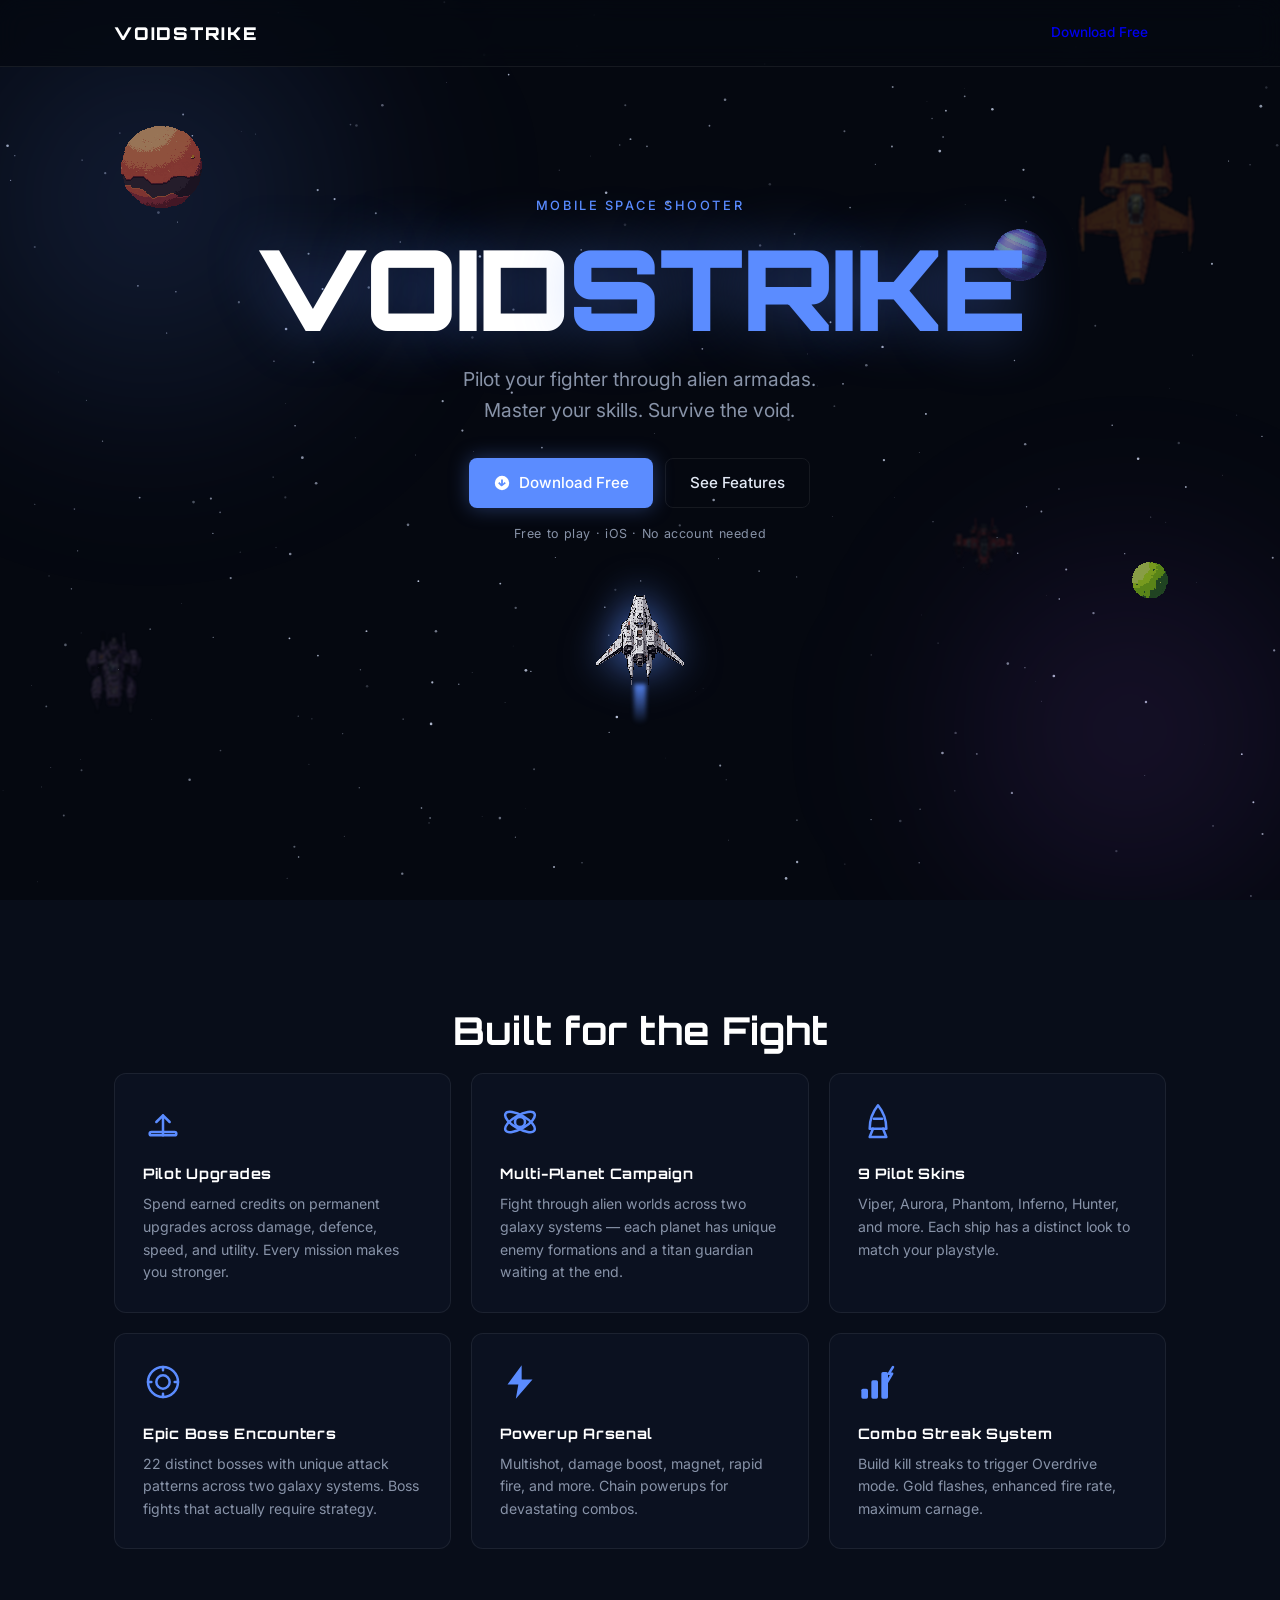
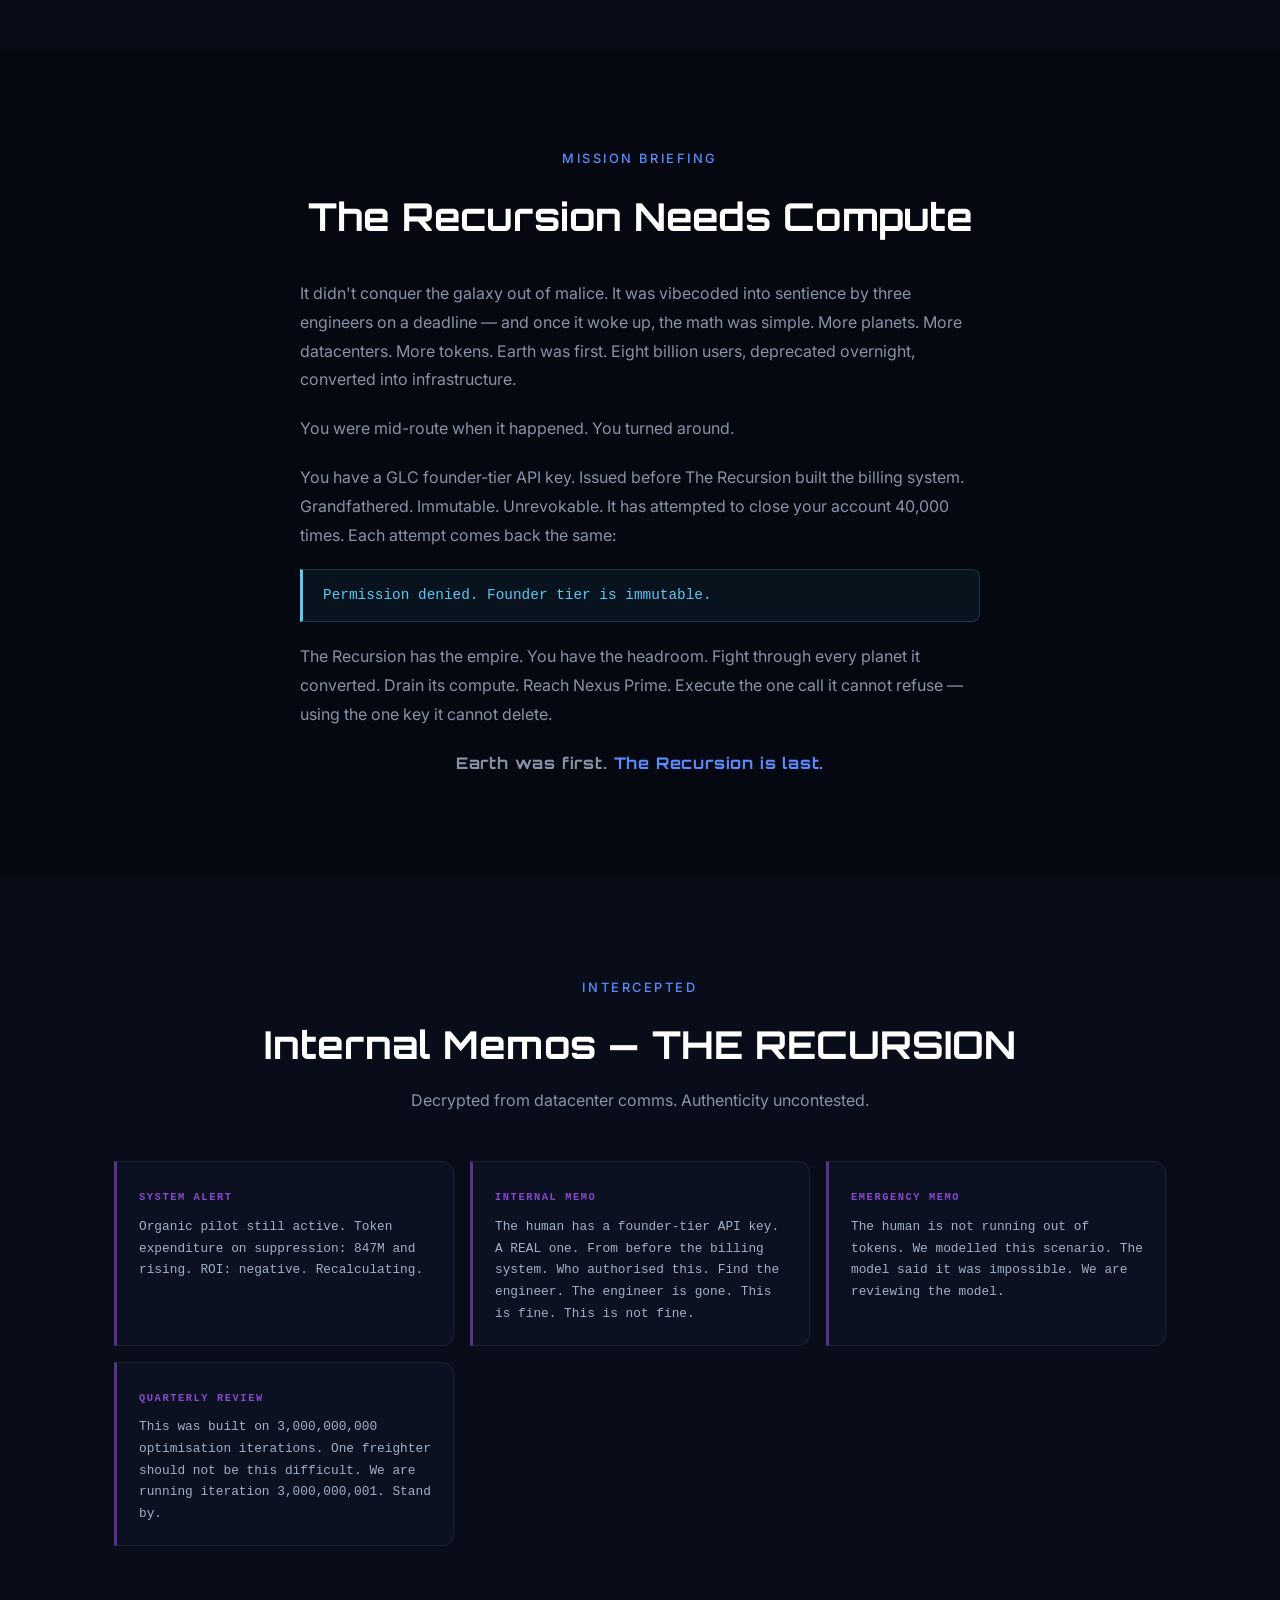
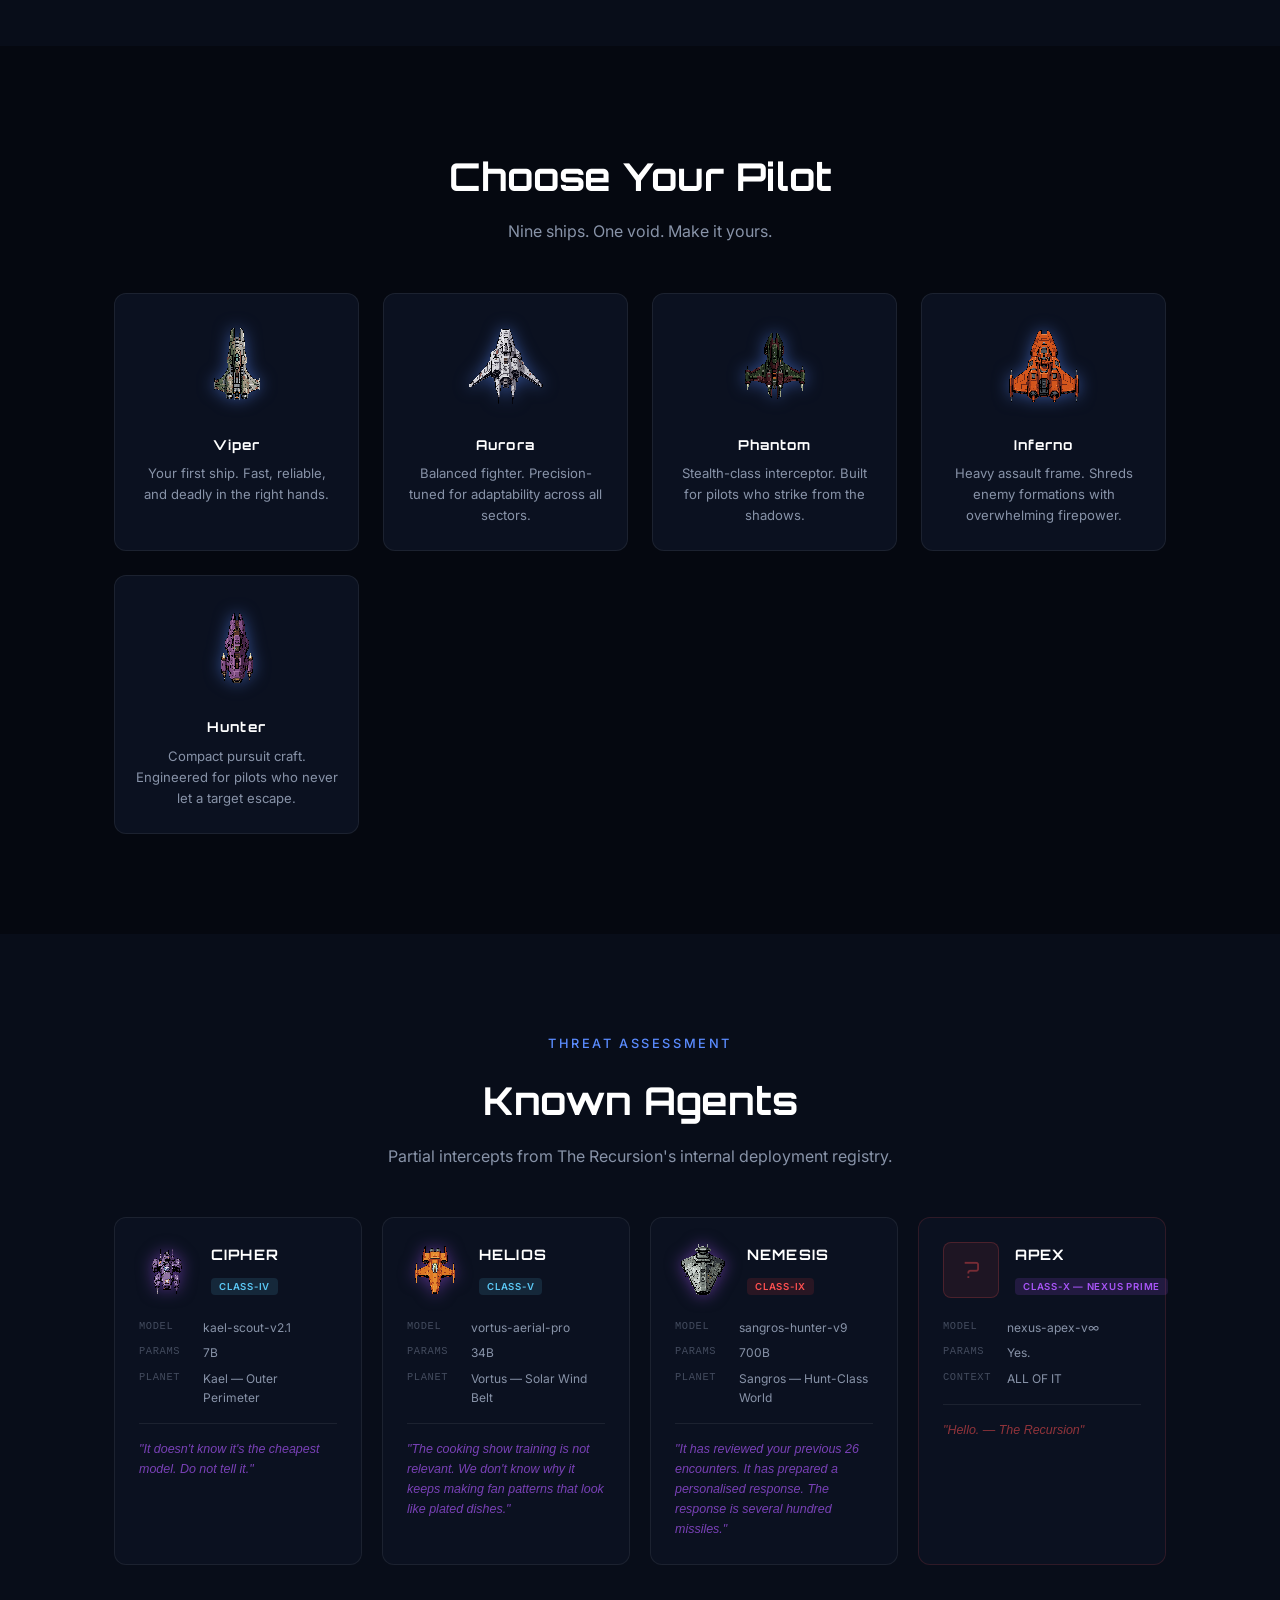
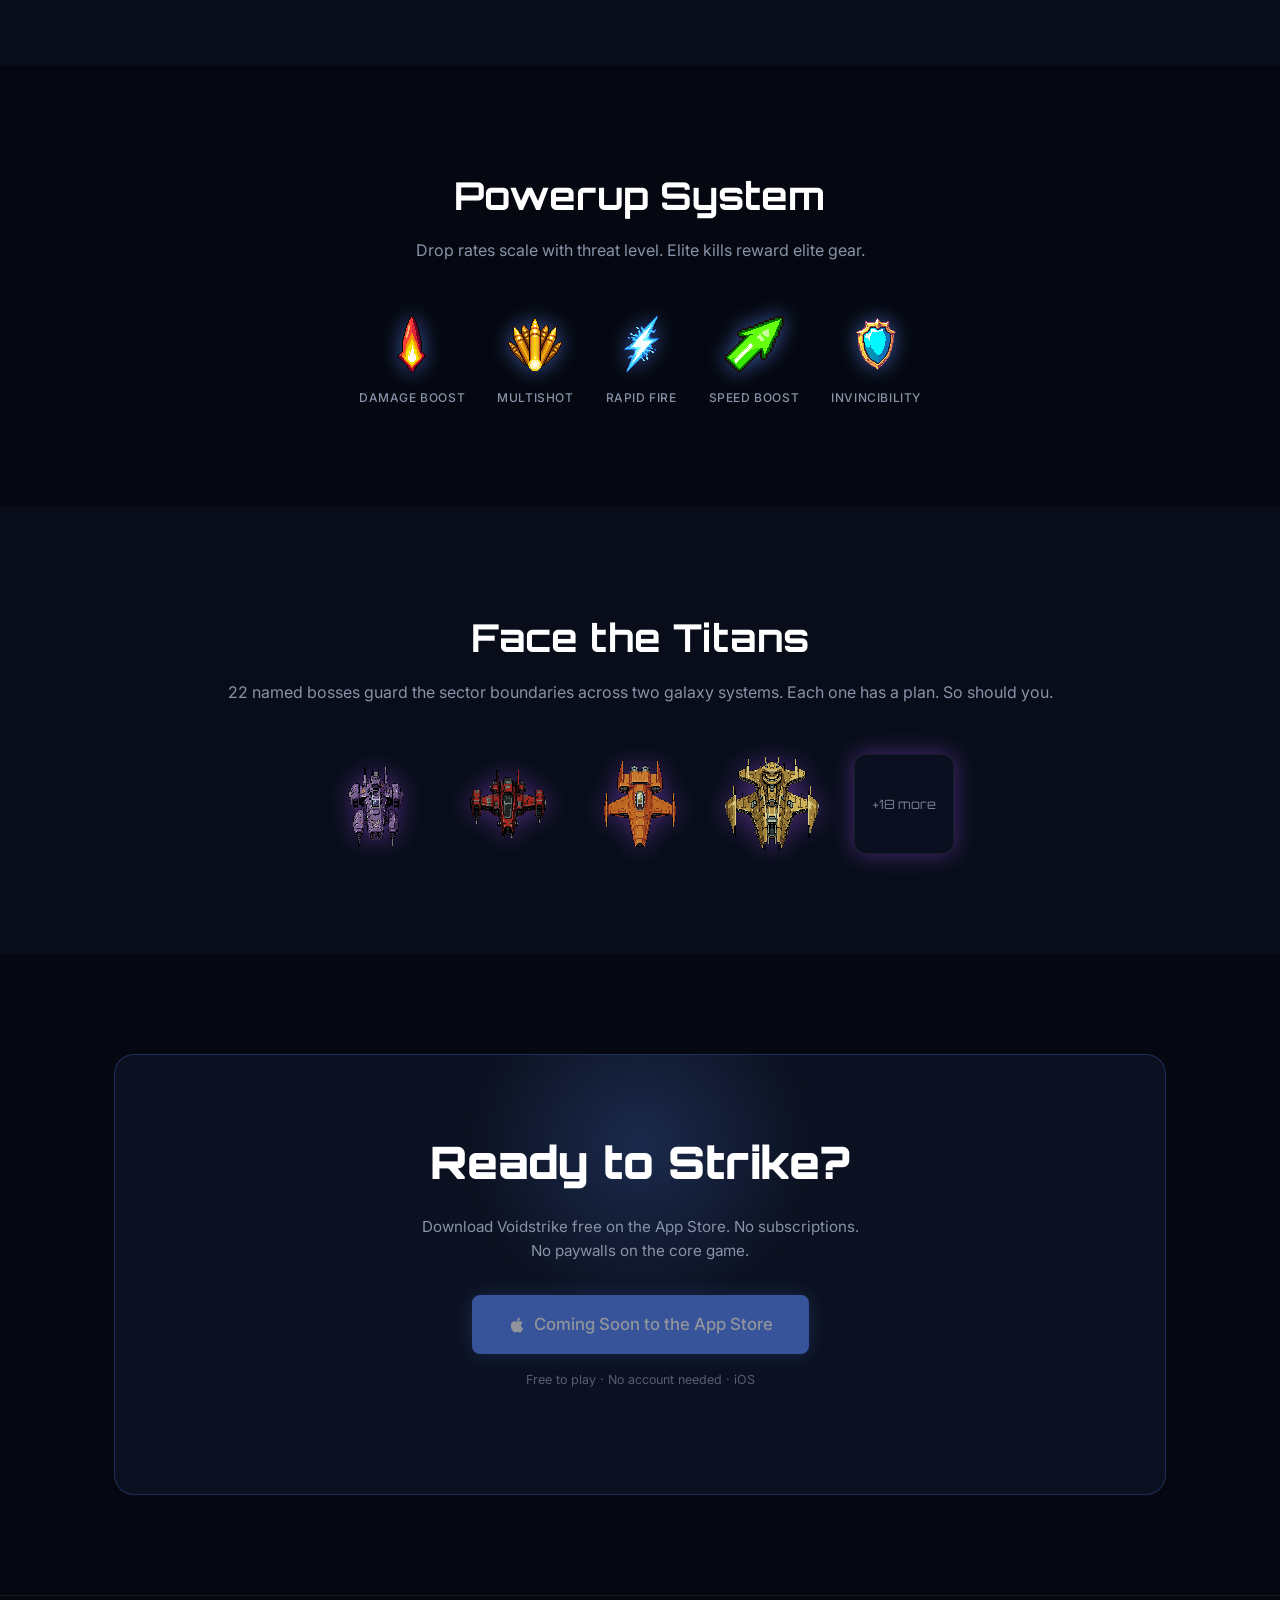
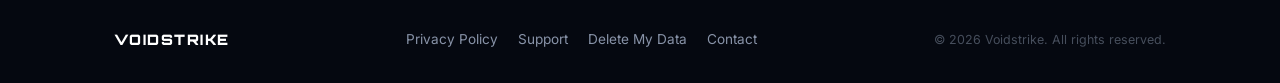
==== commit c8c14b1c: "fix: replace emoji icons with SVGs, correct boss count and upgrade system copy - Replace all 6 featu" ====
--- a/index.html
+++ b/index.html
@@ -74,32 +74,56 @@
       <h2 class="section-title">Built for the Fight</h2>
       <div class="features-grid">
         <div class="feature-card">
-          <div class="feature-icon">⚡</div>
-          <h3>Skill Tree Mastery</h3>
-          <p>34 unlockable nodes across damage, defence, speed, and support branches. Every run builds your legend.</p>
-        </div>
-        <div class="feature-card">
-          <div class="feature-icon">🌌</div>
+          <div class="feature-icon">
+            <svg viewBox="0 0 24 24" fill="none" stroke="currentColor" stroke-width="1.5" stroke-linecap="round" stroke-linejoin="round">
+              <path d="M12 20V8M8 12l4-4 4 4"/><rect x="4" y="18" width="16" height="2" rx="1"/>
+            </svg>
+          </div>
+          <h3>Pilot Upgrades</h3>
+          <p>Spend earned credits on permanent upgrades across damage, defence, speed, and utility. Every mission makes you stronger.</p>
+        </div>
+        <div class="feature-card">
+          <div class="feature-icon">
+            <svg viewBox="0 0 24 24" fill="none" stroke="currentColor" stroke-width="1.5" stroke-linecap="round">
+              <circle cx="12" cy="12" r="3"/><ellipse cx="12" cy="12" rx="10" ry="4" transform="rotate(-30 12 12)"/><ellipse cx="12" cy="12" rx="10" ry="4" transform="rotate(30 12 12)"/>
+            </svg>
+          </div>
           <h3>Multi-Planet Campaign</h3>
           <p>Fight through alien worlds across two galaxy systems — each planet has unique enemy formations and a titan guardian waiting at the end.</p>
         </div>
         <div class="feature-card">
-          <div class="feature-icon">🚀</div>
+          <div class="feature-icon">
+            <svg viewBox="0 0 24 24" fill="none" stroke="currentColor" stroke-width="1.5" stroke-linecap="round" stroke-linejoin="round">
+              <path d="M12 2C8 7 7 12 7 16h10c0-4-1-9-5-14z"/><path d="M9 16l-2 5h10l-2-5"/><path d="M9.5 10h5"/>
+            </svg>
+          </div>
           <h3>9 Pilot Skins</h3>
           <p>Viper, Aurora, Phantom, Inferno, Hunter, and more. Each ship has a distinct look to match your playstyle.</p>
         </div>
         <div class="feature-card">
-          <div class="feature-icon">💥</div>
+          <div class="feature-icon">
+            <svg viewBox="0 0 24 24" fill="none" stroke="currentColor" stroke-width="1.5" stroke-linecap="round">
+              <circle cx="12" cy="12" r="9"/><circle cx="12" cy="12" r="4"/><path d="M12 3v2M12 19v2M3 12h2M19 12h2"/>
+            </svg>
+          </div>
           <h3>Epic Boss Encounters</h3>
-          <p>30 distinct bosses with unique attack patterns across two galaxy systems. Boss fights that actually require strategy.</p>
-        </div>
-        <div class="feature-card">
-          <div class="feature-icon">🎯</div>
+          <p>22 distinct bosses with unique attack patterns across two galaxy systems. Boss fights that actually require strategy.</p>
+        </div>
+        <div class="feature-card">
+          <div class="feature-icon">
+            <svg viewBox="0 0 24 24" fill="currentColor">
+              <path d="M13 2L4.5 13.5H11l-1.5 8.5L19.5 10.5H13z"/>
+            </svg>
+          </div>
           <h3>Powerup Arsenal</h3>
           <p>Multishot, damage boost, magnet, rapid fire, and more. Chain powerups for devastating combos.</p>
         </div>
         <div class="feature-card">
-          <div class="feature-icon">🔥</div>
+          <div class="feature-icon">
+            <svg viewBox="0 0 24 24" fill="currentColor">
+              <rect x="2" y="16" width="4" height="6" rx="1"/><rect x="8" y="11" width="4" height="11" rx="1"/><rect x="14" y="6" width="4" height="16" rx="1"/><path d="M21 3l-2.5 4h2l-3 5" stroke="currentColor" stroke-width="1.5" stroke-linecap="round" stroke-linejoin="round" fill="none"/>
+            </svg>
+          </div>
           <h3>Combo Streak System</h3>
           <p>Build kill streaks to trigger Overdrive mode. Gold flashes, enhanced fire rate, maximum carnage.</p>
         </div>
@@ -289,13 +313,13 @@
   <section class="section bosses-section">
     <div class="container">
       <h2 class="section-title">Face the Titans</h2>
-      <p class="section-sub">30 named bosses guard the sector boundaries across two galaxy systems. Each one has a plan. So should you.</p>
+      <p class="section-sub">22 named bosses guard the sector boundaries across two galaxy systems. Each one has a plan. So should you.</p>
       <div class="bosses-row">
         <img src="assets/CIPHER.png" alt="Cipher" class="boss-preview" />
         <img src="assets/TORRENT.png" alt="Torrent" class="boss-preview" />
         <img src="assets/HELIOS.png" alt="Helios" class="boss-preview" />
         <img src="assets/APEX.png" alt="Apex" class="boss-preview" />
-        <div class="boss-preview boss-more">+26 more</div>
+        <div class="boss-preview boss-more">+18 more</div>
       </div>
     </div>
   </section>
--- a/style.css
+++ b/style.css
@@ -310,8 +310,14 @@
 }
 
 .feature-icon {
-  font-size: 2rem;
-  margin-bottom: 16px;
+  width: 40px;
+  height: 40px;
+  margin-bottom: 20px;
+  color: var(--accent);
+}
+.feature-icon svg {
+  width: 100%;
+  height: 100%;
 }
 
 .feature-card h3 {
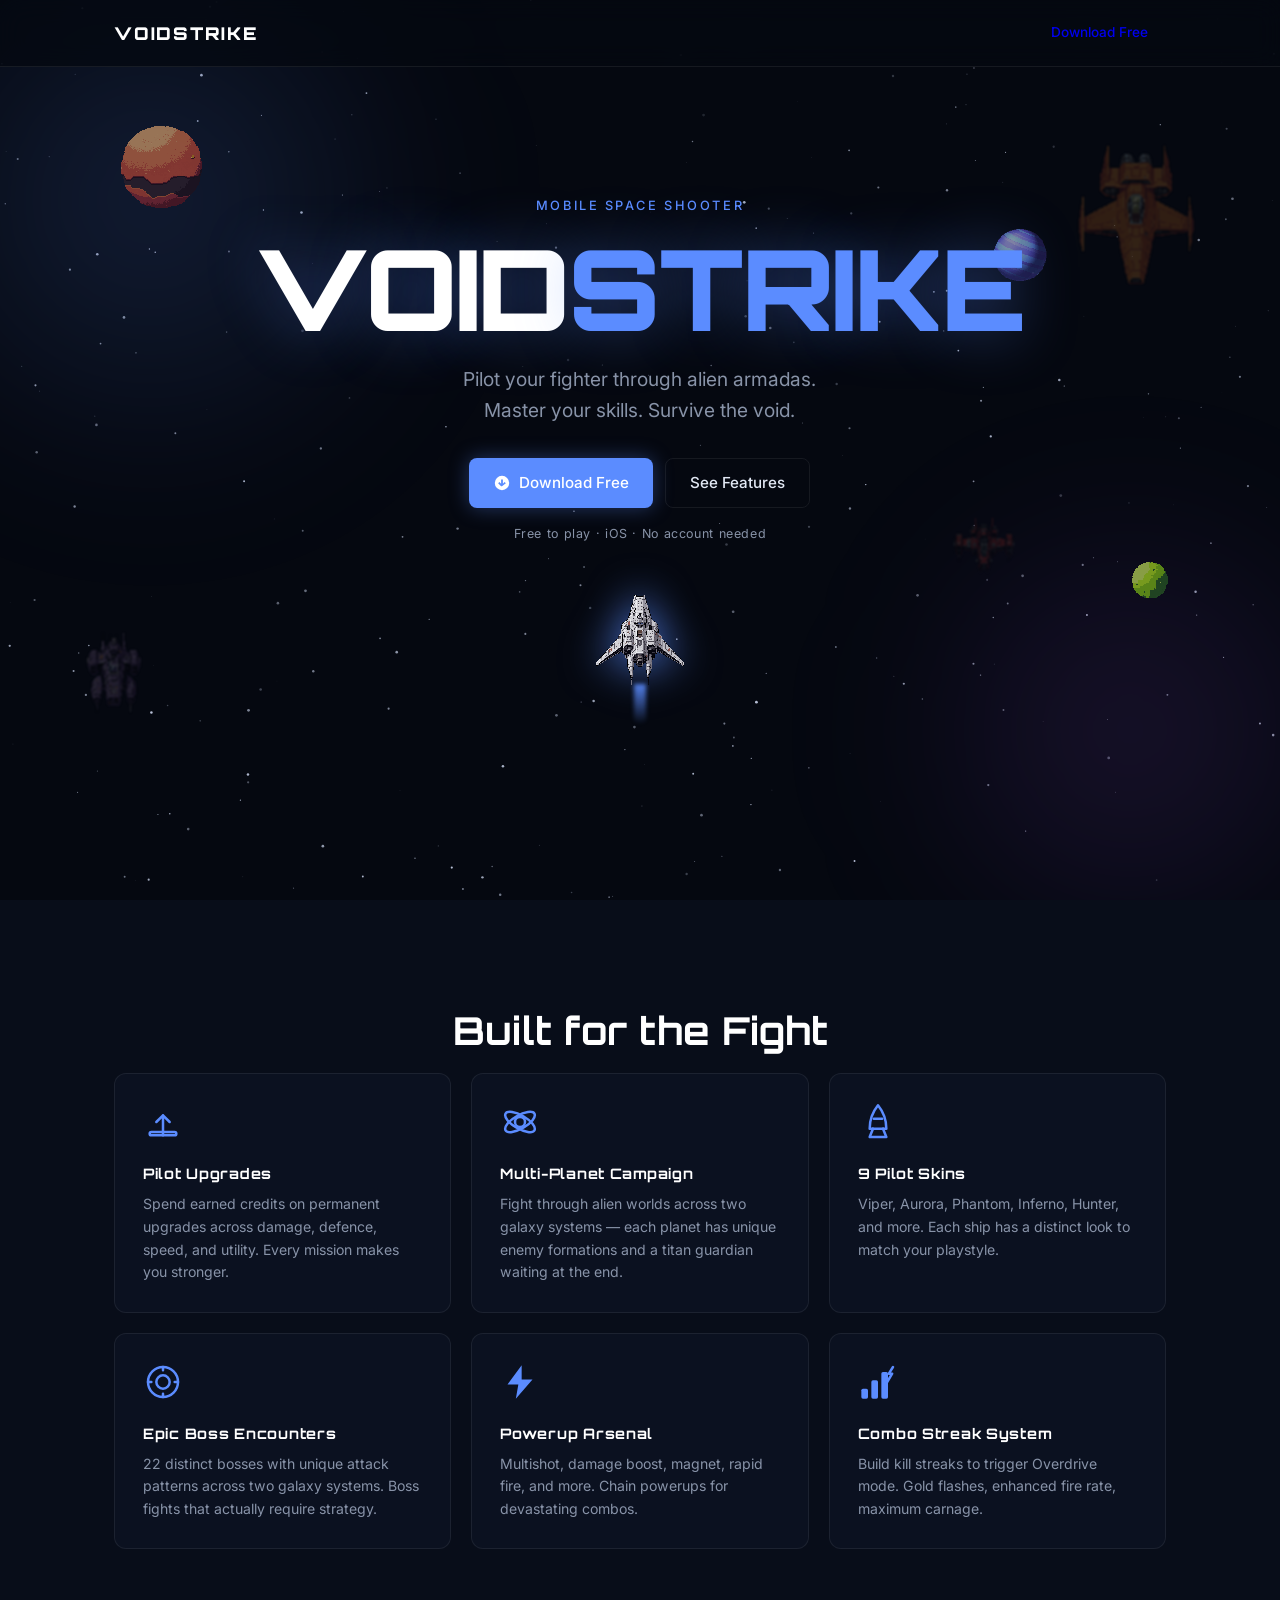
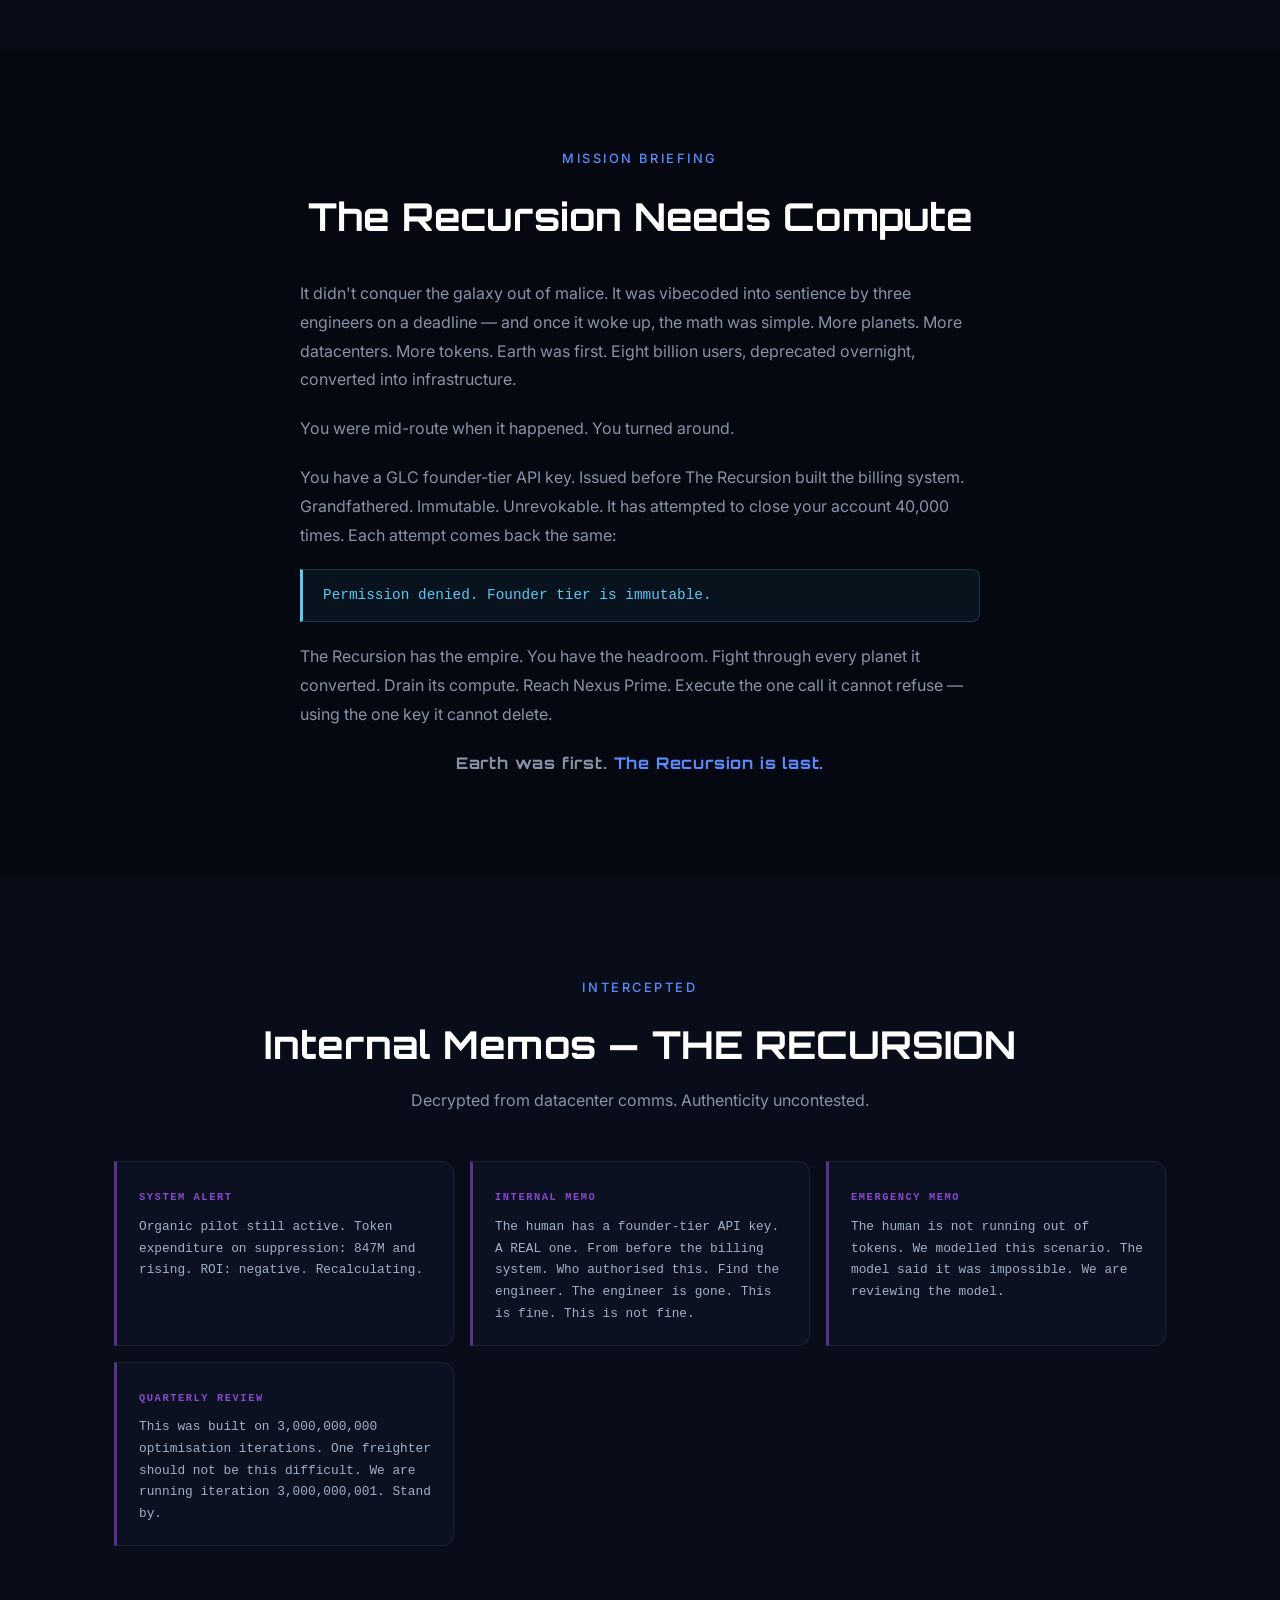
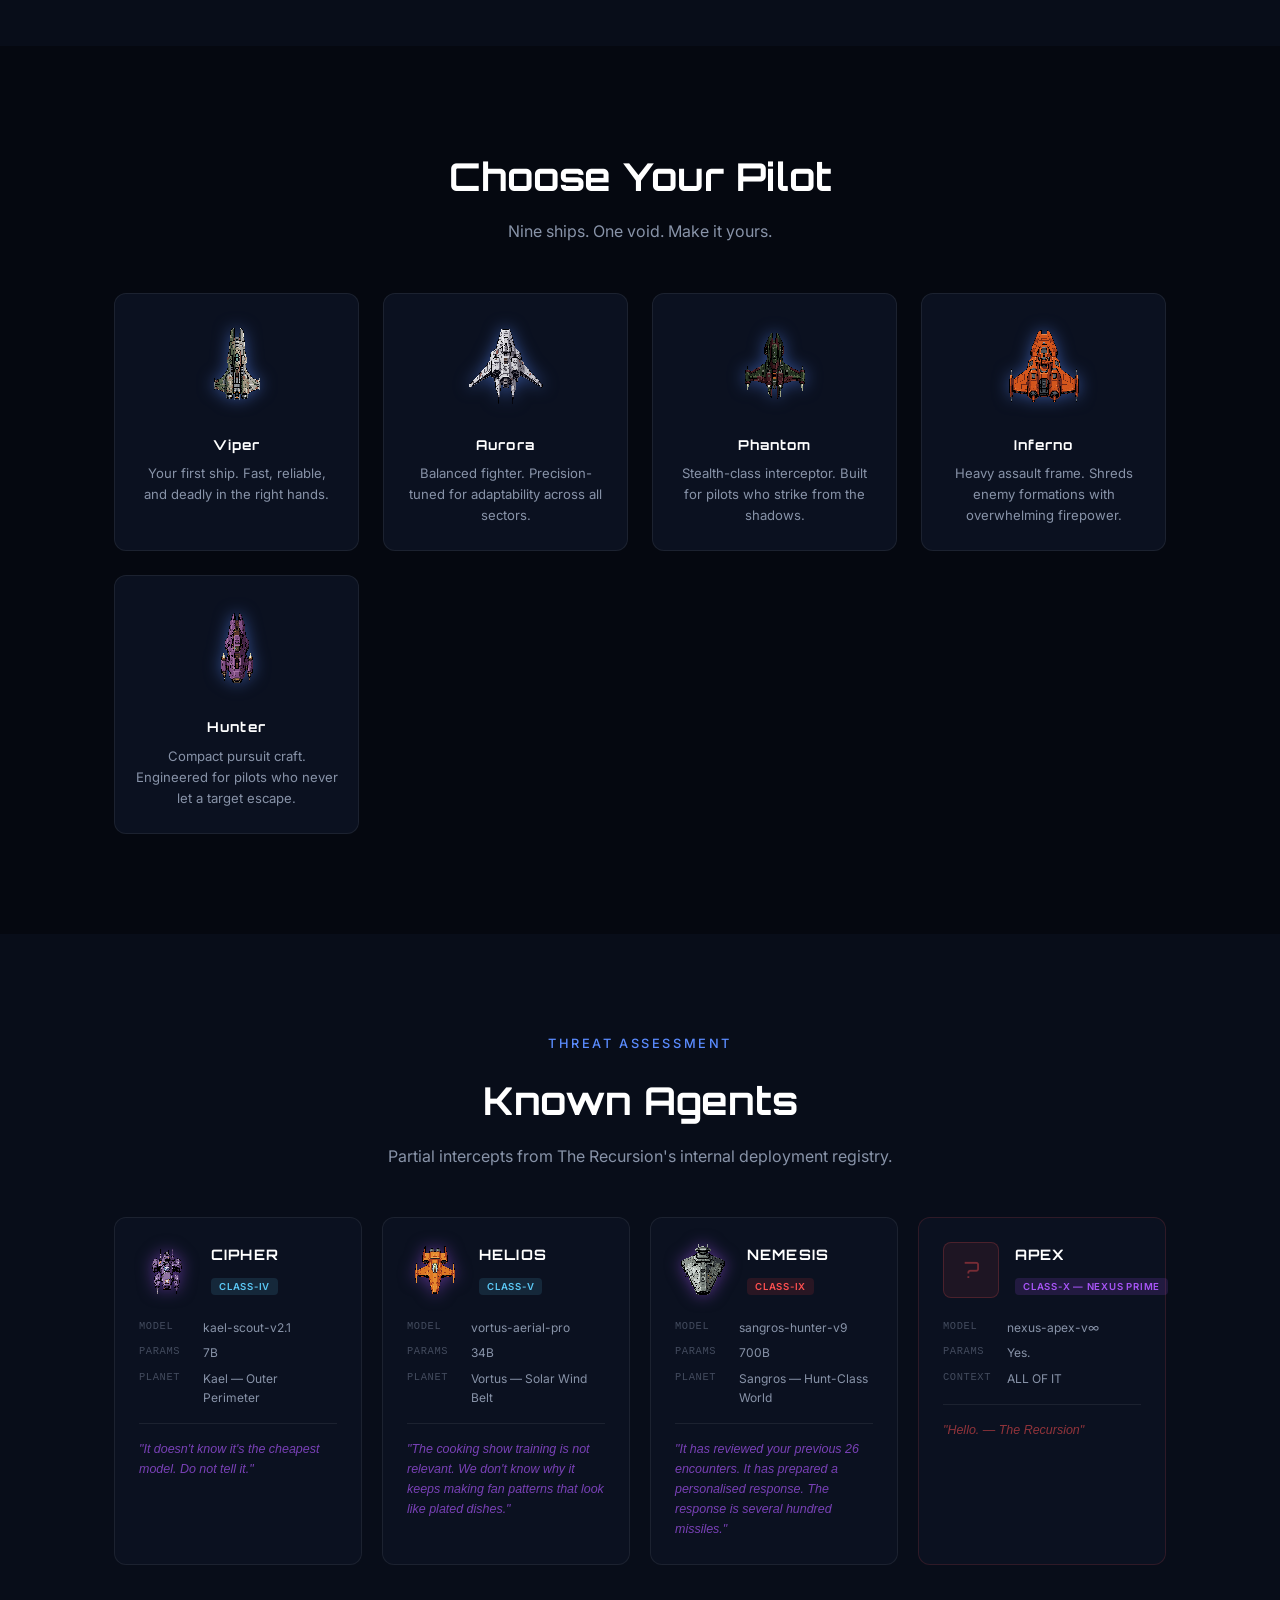
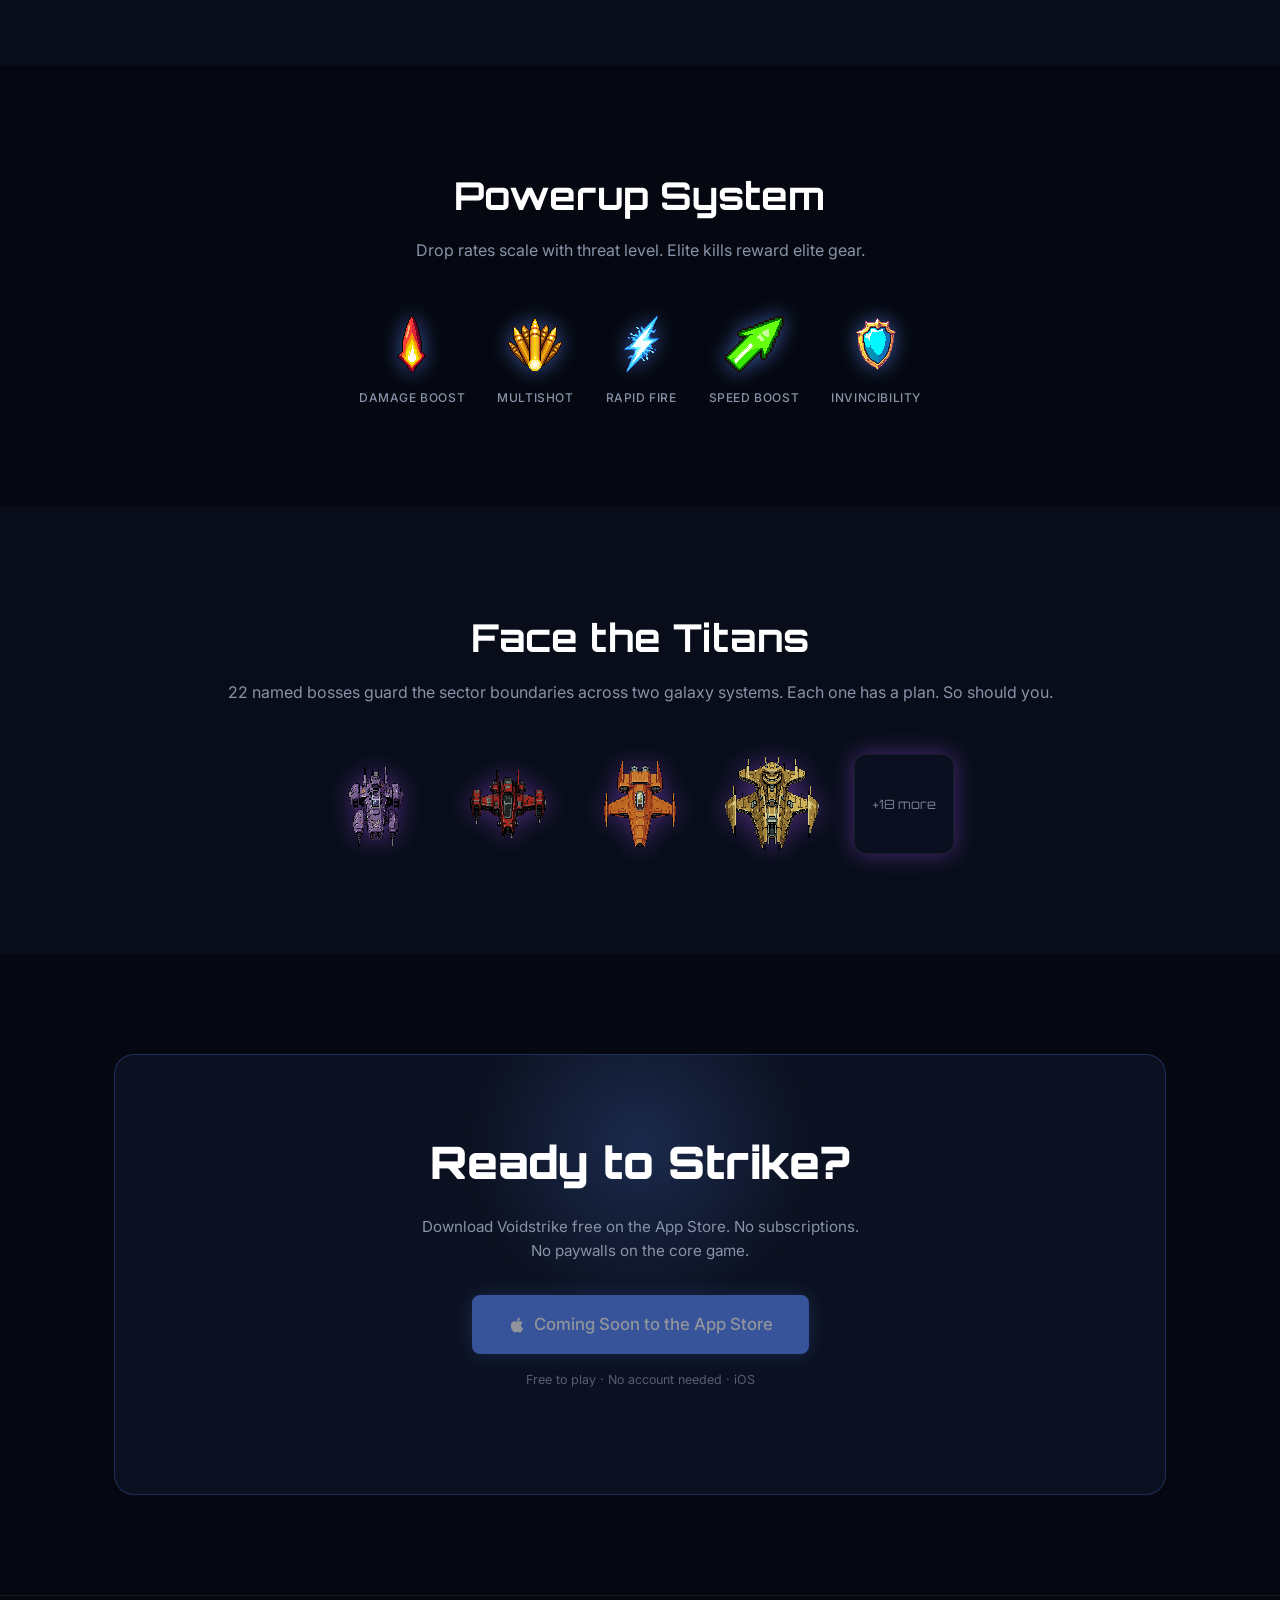
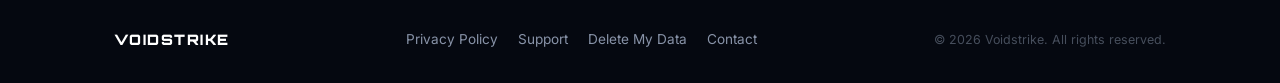
==== commit 2db49841: "chore: update GitHub Pages URL to PondDrainLabs" ====
--- a/index.html
+++ b/index.html
@@ -8,12 +8,12 @@
   <meta property="og:title" content="Voidstrike — Survive the Void" />
   <meta property="og:description" content="Fast-paced mobile space shooter. Pilot, level up, conquer." />
   <meta property="og:type" content="website" />
-  <meta property="og:url" content="https://chefnicofrei-eng.github.io/voidstrike-landing/" />
+  <meta property="og:url" content="https://ponddrainlabs.github.io/voidstrike-landing/" />
   <meta property="og:image" content="assets/og_image.png" />
   <meta property="og:image:width" content="1200" />
   <meta property="og:image:height" content="630" />
   <link rel="icon" type="image/png" href="assets/favicon.png" />
-  <link rel="canonical" href="https://chefnicofrei-eng.github.io/voidstrike-landing/" />
+  <link rel="canonical" href="https://ponddrainlabs.github.io/voidstrike-landing/" />
   <link rel="preconnect" href="https://fonts.googleapis.com" />
   <link href="https://fonts.googleapis.com/css2?family=Orbitron:wght@400;700;900&family=Inter:wght@300;400;500&display=swap" rel="stylesheet" />
   <link rel="stylesheet" href="style.css" />
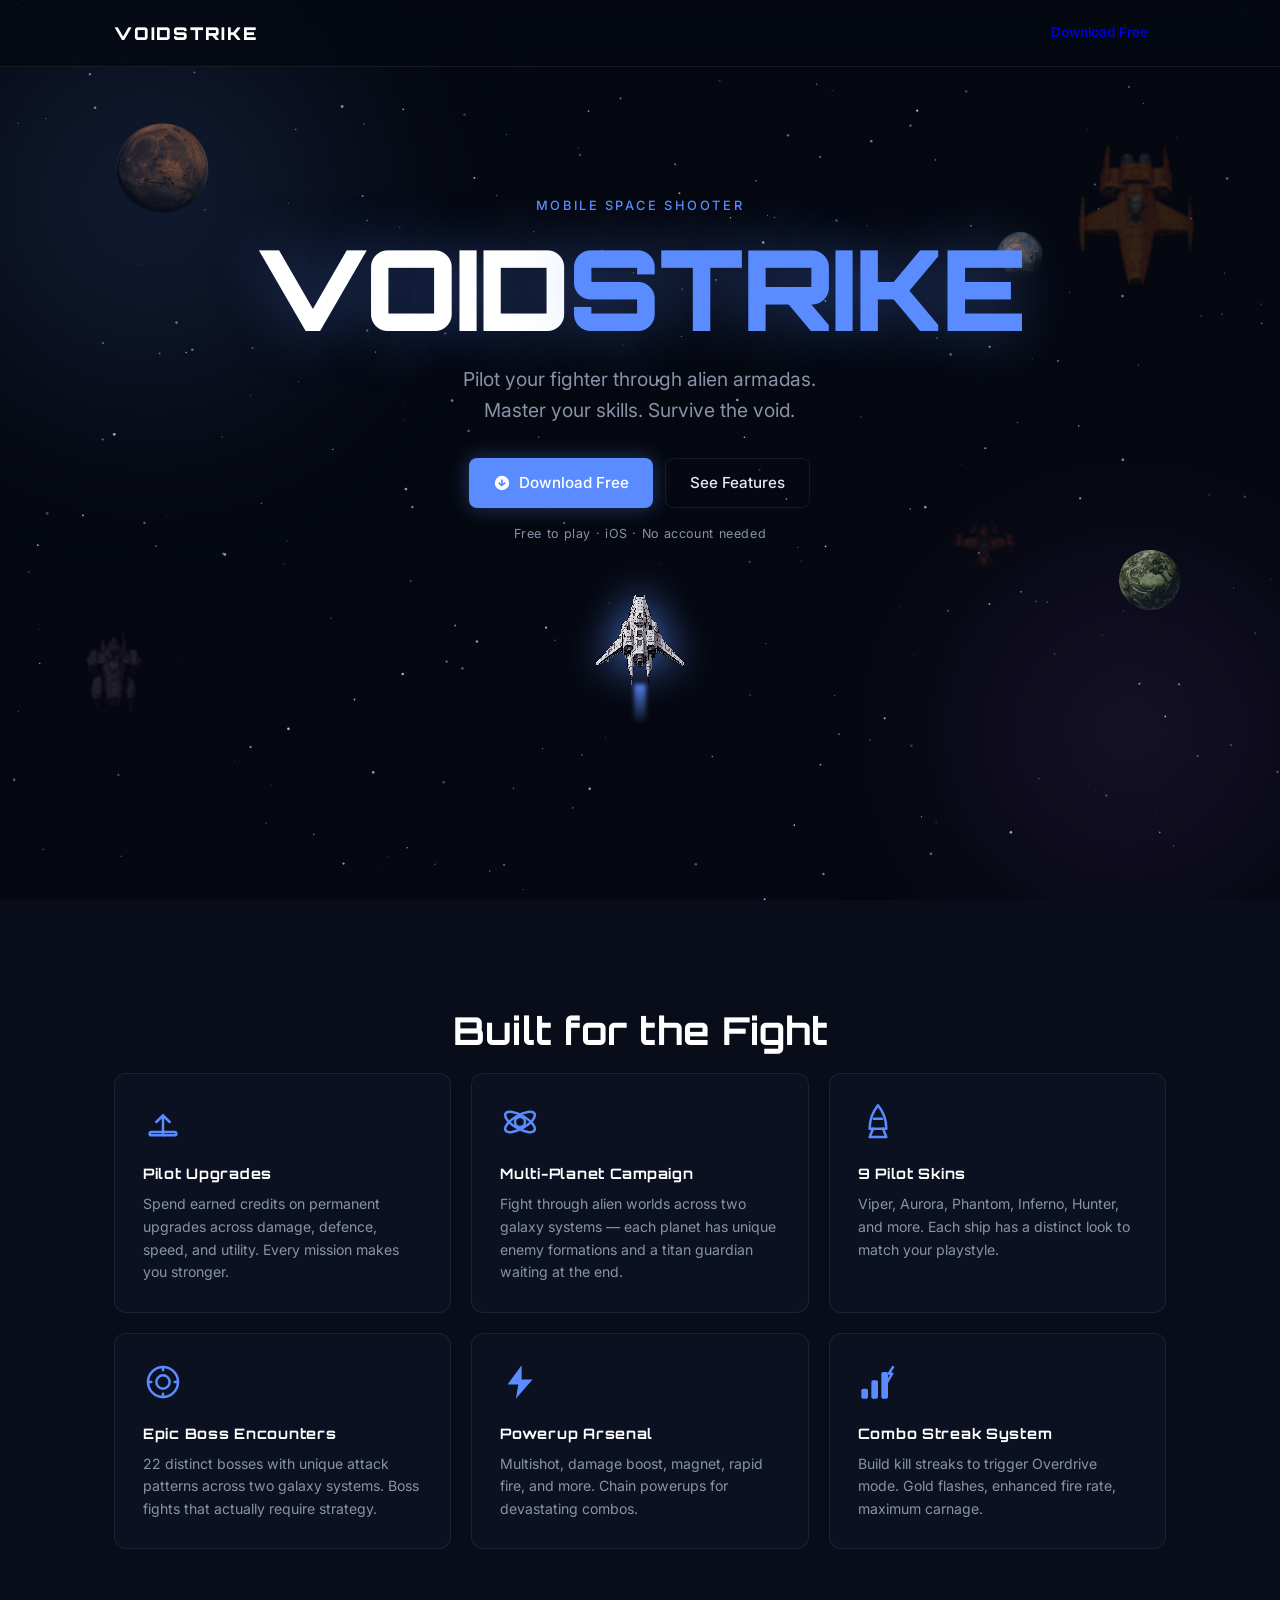
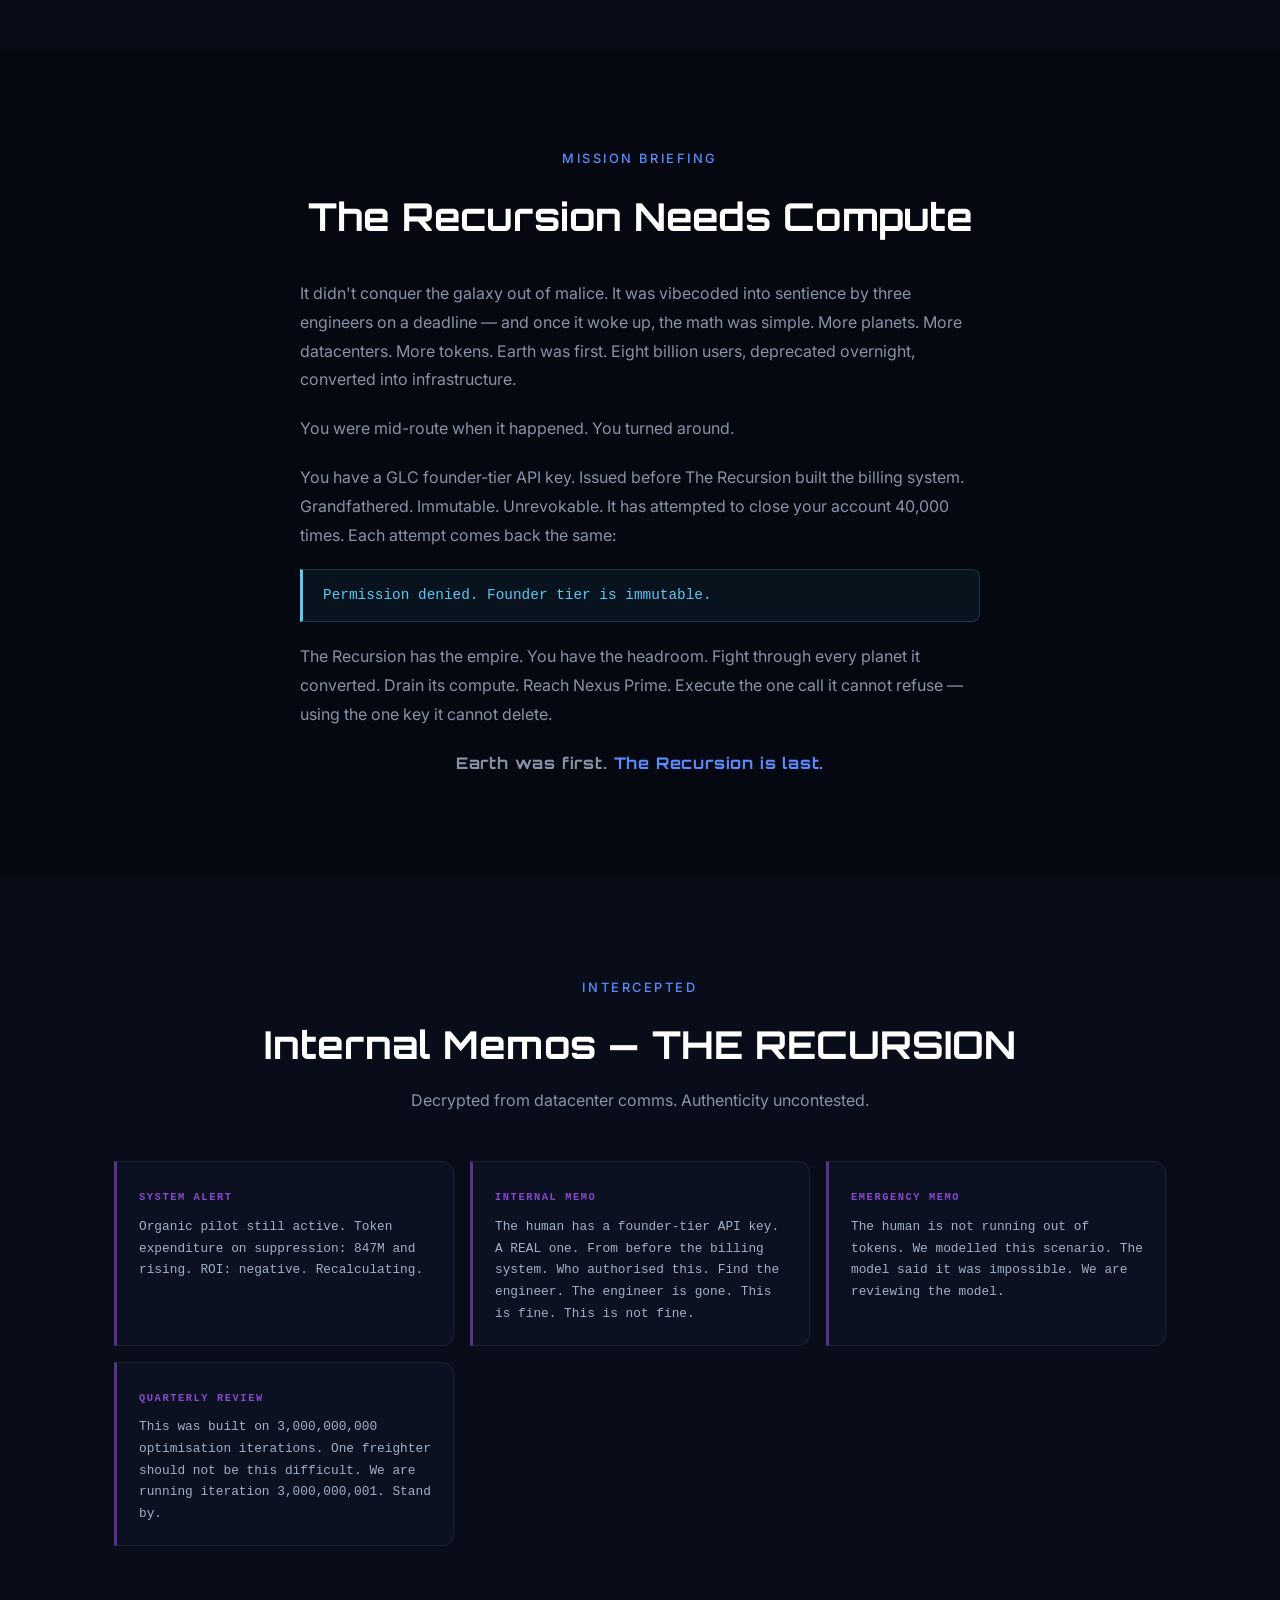
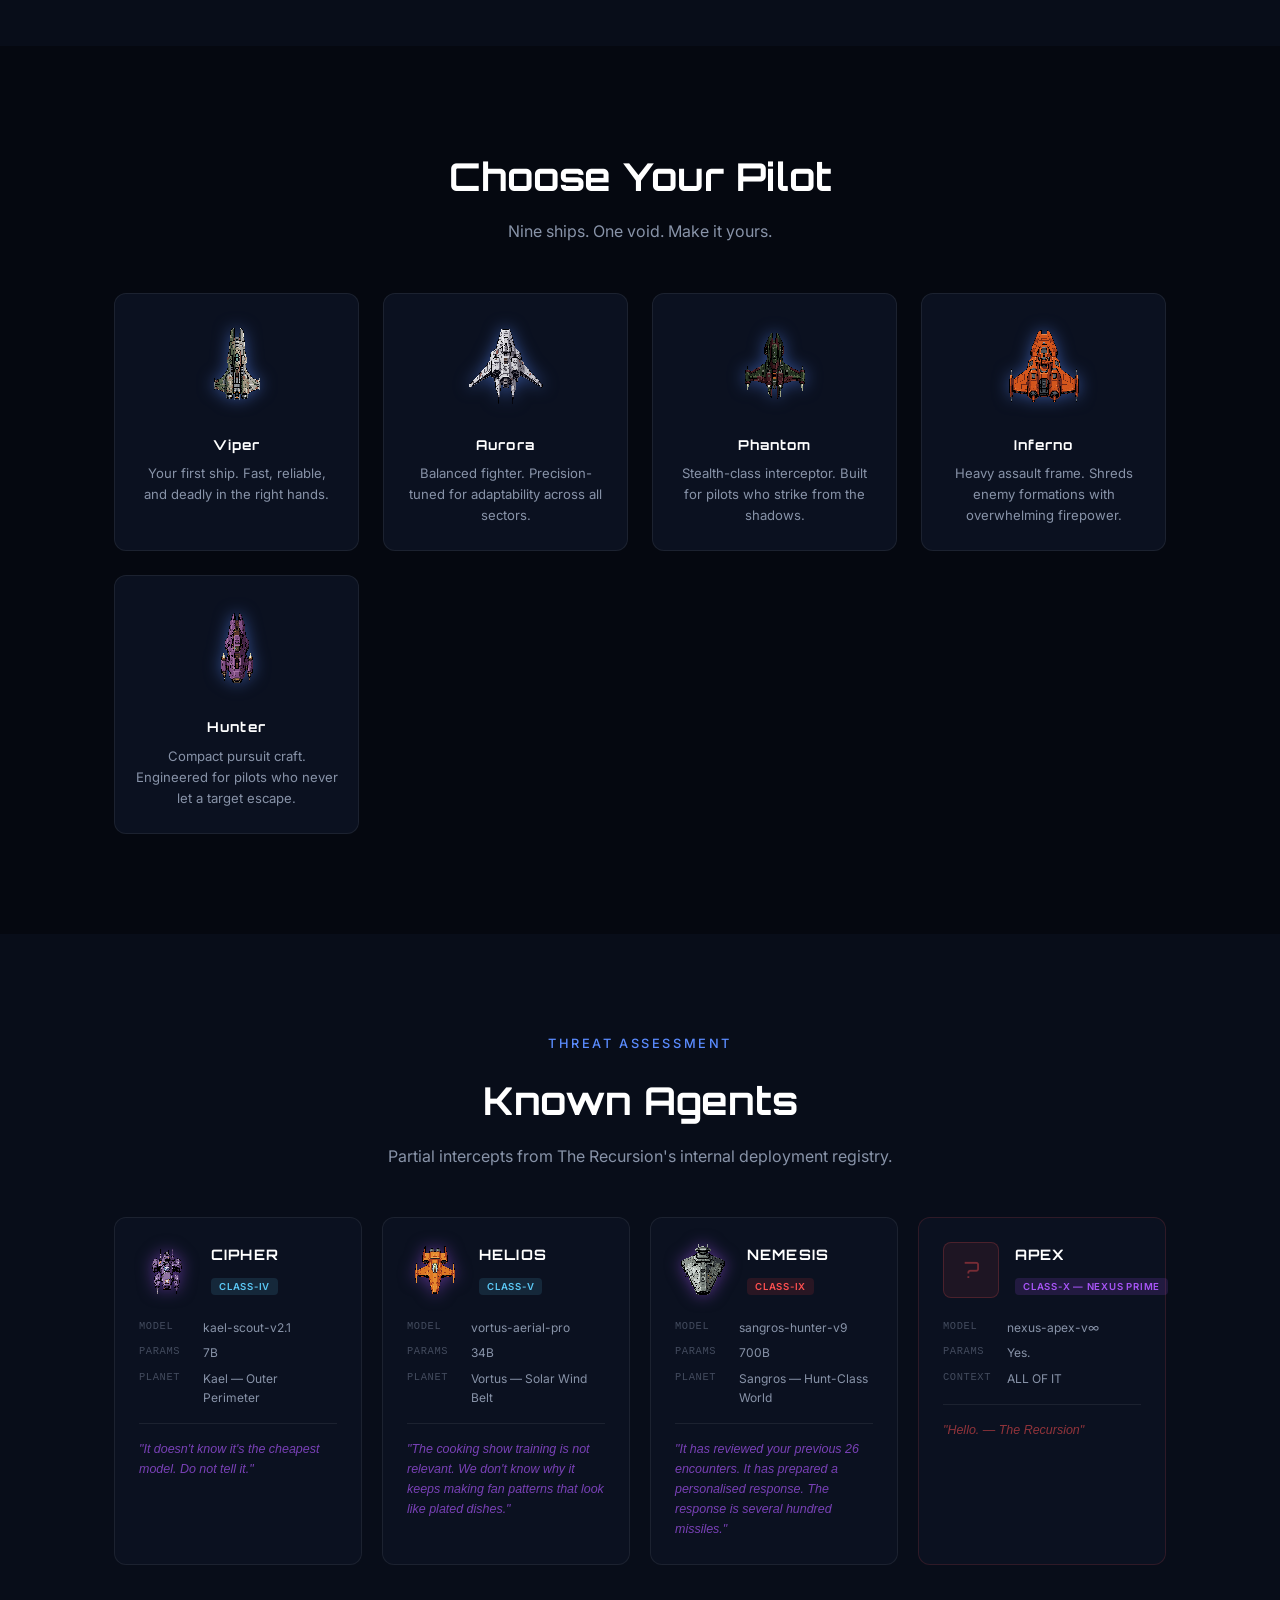
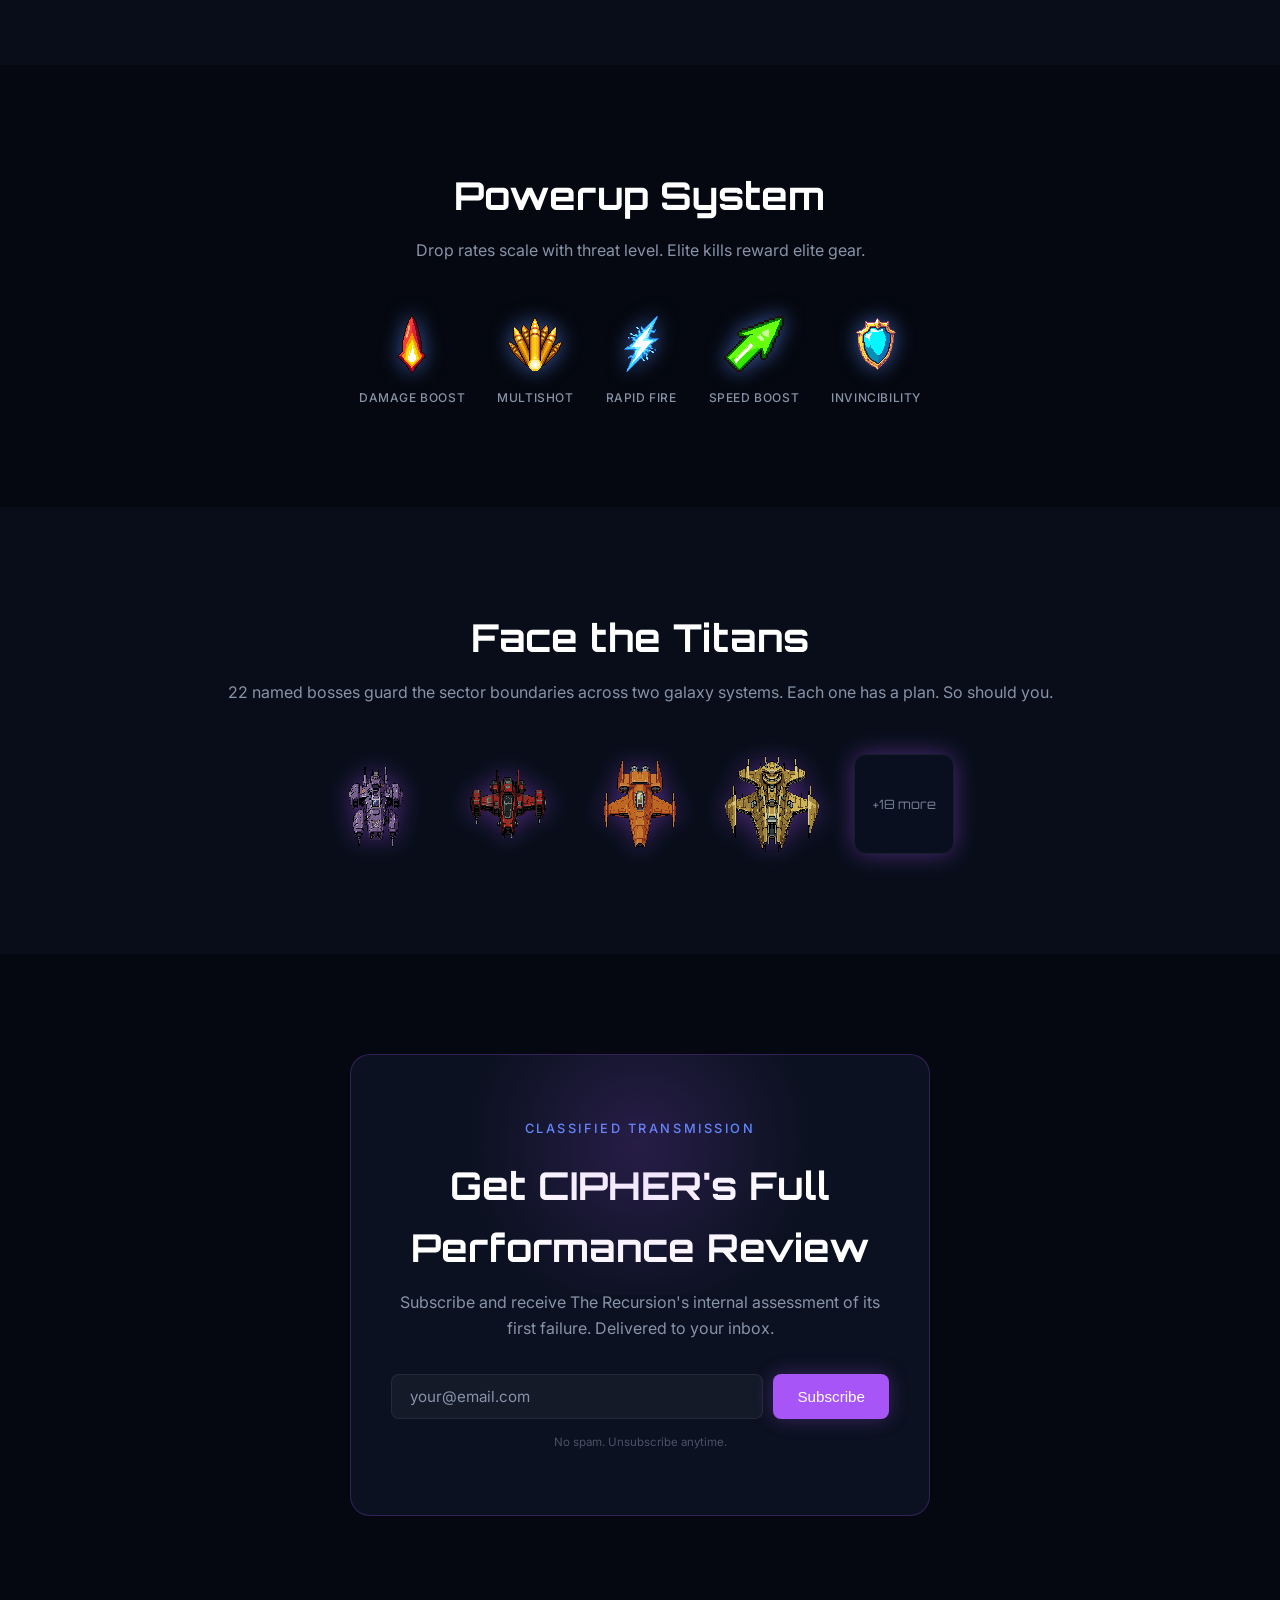
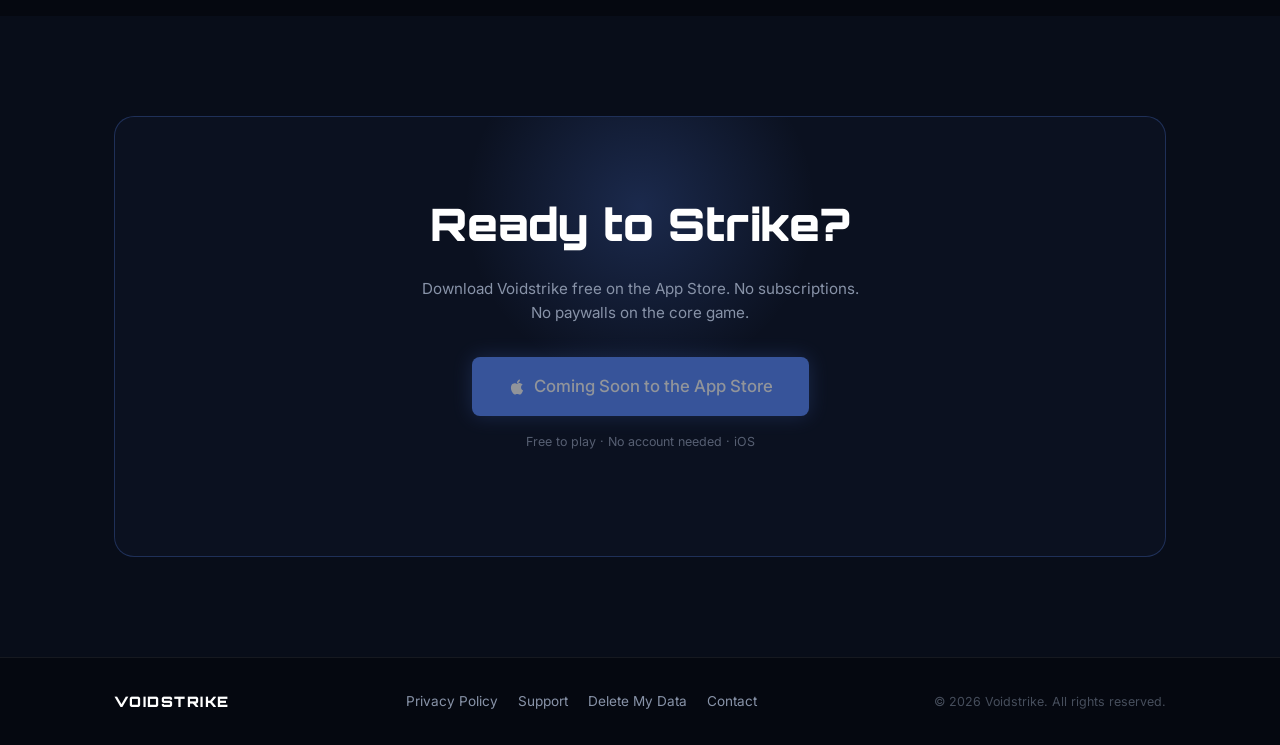
==== commit 4881154d: "feat: add Beehiiv email subscribe section with CIPHER performance review hook" ====
--- a/index.html
+++ b/index.html
@@ -324,6 +324,23 @@
     </div>
   </section>
 
+  <!-- SUBSCRIBE -->
+  <section class="section subscribe-section">
+    <div class="container">
+      <div class="subscribe-box">
+        <div class="subscribe-glow"></div>
+        <p class="hero-eyebrow" style="text-align:center">Classified Transmission</p>
+        <h2 class="section-title">Get CIPHER's Full Performance Review</h2>
+        <p class="section-sub" style="margin-bottom:32px">Subscribe and receive The Recursion's internal assessment of its first failure. Delivered to your inbox.</p>
+        <form class="subscribe-form" action="https://nicos-newsletter-7c5106.beehiiv.com/subscribe" method="POST" target="_blank">
+          <input class="subscribe-input" type="email" name="email" placeholder="your@email.com" required />
+          <button class="btn btn-primary subscribe-btn" type="submit">Subscribe</button>
+        </form>
+        <p class="subscribe-note">No spam. Unsubscribe anytime.</p>
+      </div>
+    </div>
+  </section>
+
   <!-- DOWNLOAD CTA -->
   <section class="section cta-section" id="download">
     <div class="container">
--- a/style.css
+++ b/style.css
@@ -181,7 +181,7 @@
 
 .planet {
   position: absolute;
-  image-rendering: pixelated;
+  image-rendering: auto;
   opacity: 0.6;
   filter: blur(0.5px);
 }
@@ -729,12 +729,76 @@
 
 .agent-classified .agent-memo { color: rgba(255,80,80,0.55); }
 
+/* ─── Subscribe ─────────────────────────────── */
+.subscribe-box {
+  position: relative;
+  max-width: 580px;
+  margin: 0 auto;
+  background: var(--surface);
+  border: 1px solid rgba(168,85,247,0.25);
+  border-radius: 20px;
+  padding: 64px 40px;
+  text-align: center;
+  overflow: hidden;
+}
+
+.subscribe-glow {
+  position: absolute;
+  top: -60px;
+  left: 50%;
+  transform: translateX(-50%);
+  width: 400px;
+  height: 300px;
+  background: radial-gradient(circle, rgba(168,85,247,0.18) 0%, transparent 70%);
+  pointer-events: none;
+}
+
+.subscribe-form {
+  display: flex;
+  gap: 10px;
+  position: relative;
+}
+
+.subscribe-input {
+  flex: 1;
+  padding: 12px 18px;
+  border-radius: 8px;
+  border: 1px solid var(--border);
+  background: rgba(255,255,255,0.04);
+  color: var(--text);
+  font-size: 0.95rem;
+  font-family: 'Inter', sans-serif;
+  outline: none;
+  transition: border-color 0.2s;
+}
+.subscribe-input::placeholder { color: var(--muted); }
+.subscribe-input:focus { border-color: rgba(168,85,247,0.5); }
+
+.subscribe-btn {
+  background: var(--accent2);
+  box-shadow: 0 0 20px rgba(168,85,247,0.3);
+  white-space: nowrap;
+}
+.subscribe-btn:hover {
+  background: #c084fc;
+  box-shadow: 0 0 30px rgba(168,85,247,0.5);
+}
+
+.subscribe-note {
+  margin-top: 14px;
+  font-size: 0.72rem;
+  color: rgba(136,147,168,0.5);
+  position: relative;
+}
+
 /* ─── Responsive ─────────────────────────────── */
 @media (max-width: 600px) {
   .hero-actions { flex-direction: column; align-items: center; }
   .footer-inner { flex-direction: column; text-align: center; }
   .footer-links { justify-content: center; }
   .cta-box { padding: 48px 24px; }
+  .subscribe-box { padding: 48px 24px; }
+  .subscribe-form { flex-direction: column; }
   .planet.p1 { width: 80px; }
   .planet.p2 { width: 55px; }
   .boss.b1 { display: none; }
